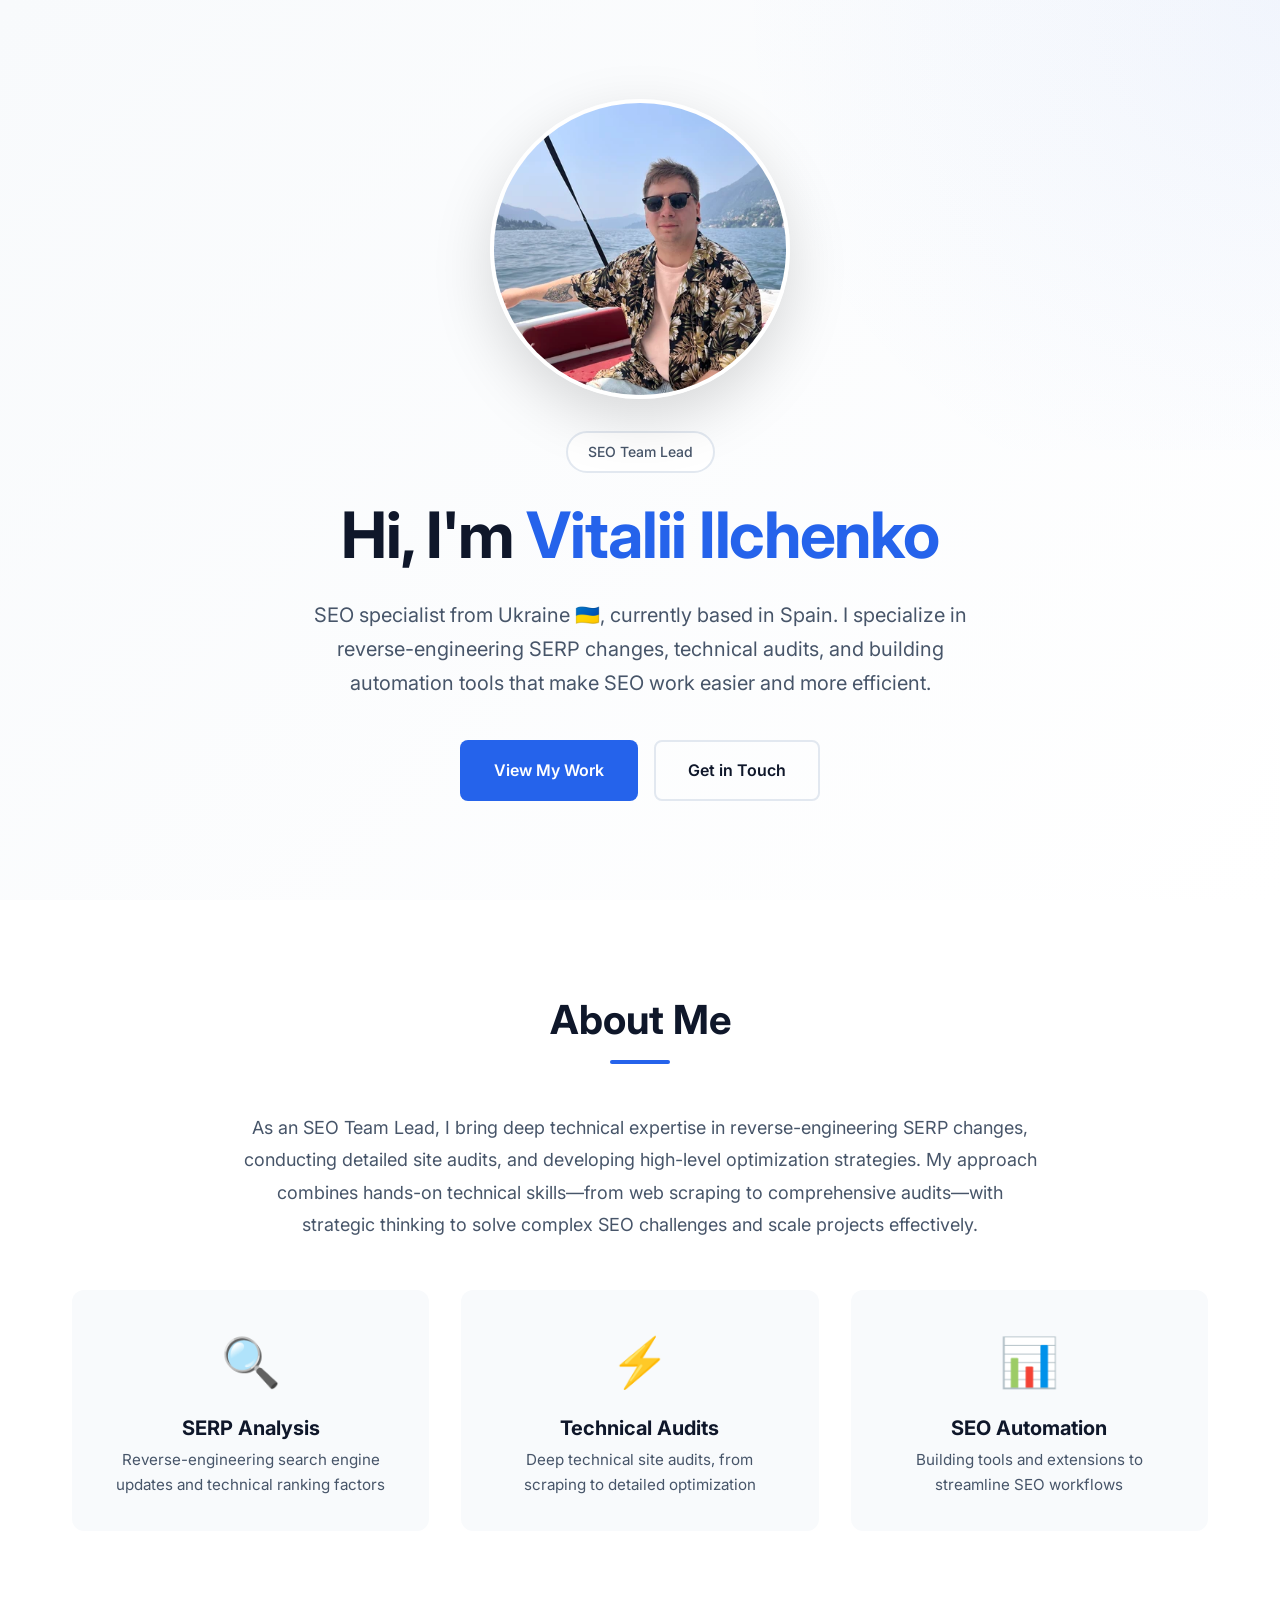
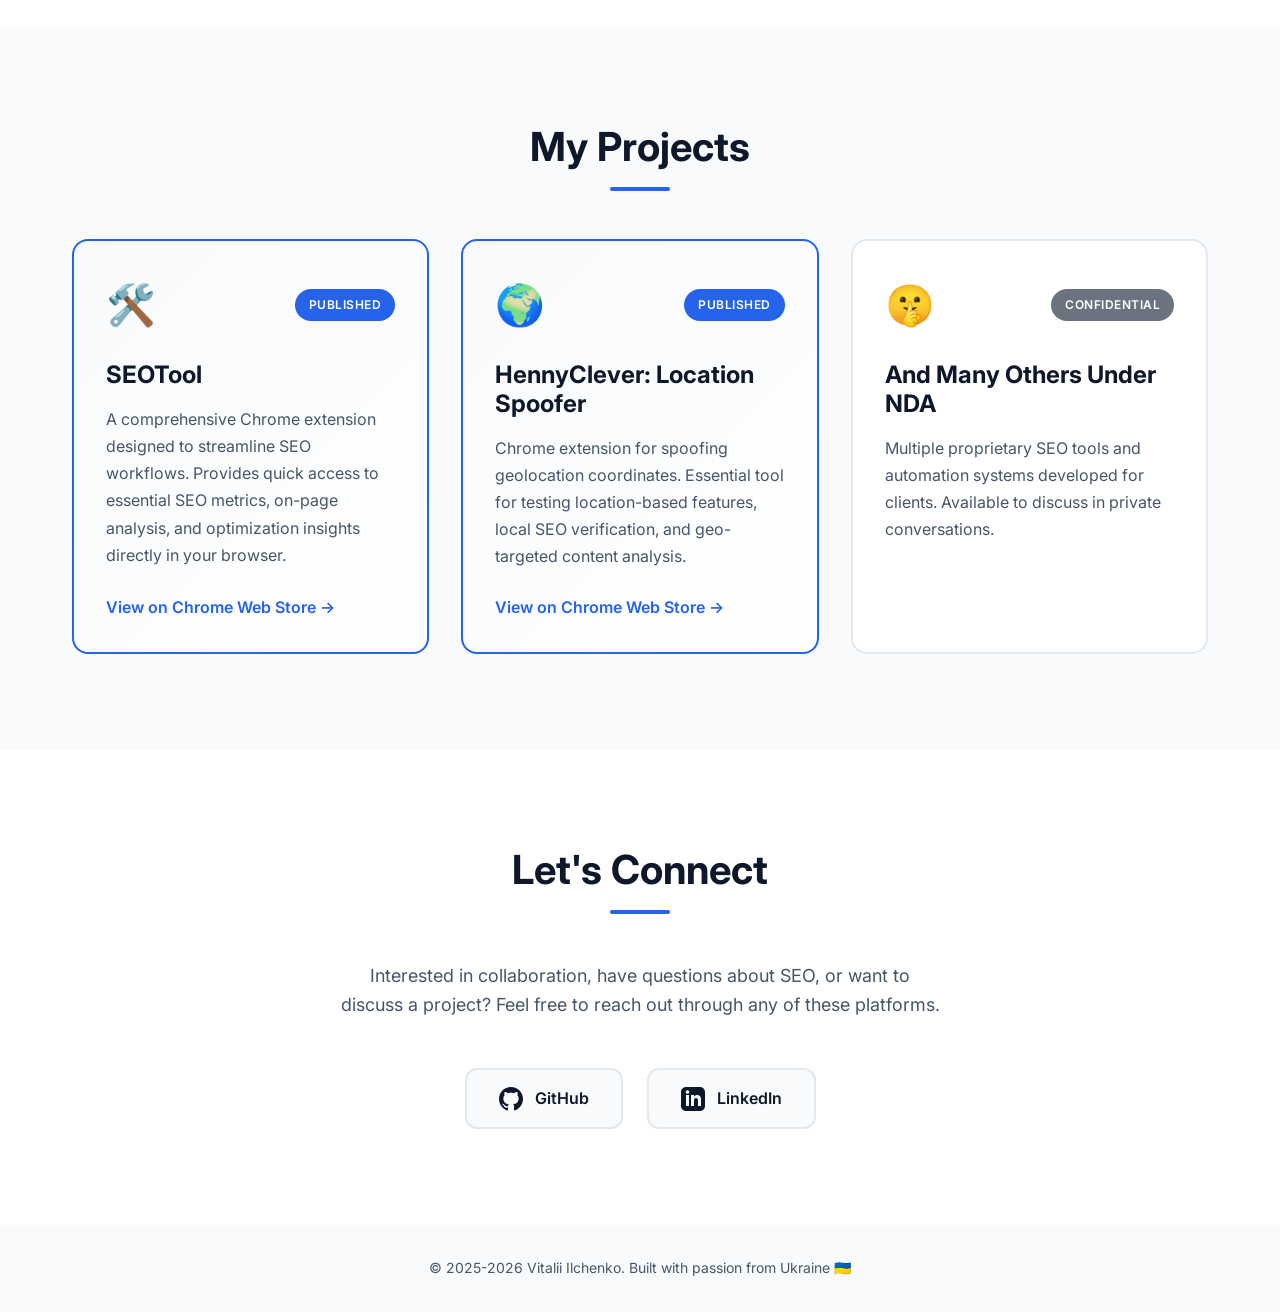
==== index.html @ 666db866 "feat: add self-referencing canonical and update copyright to 2025-2026" ====
<!DOCTYPE html>
<html lang="en">
<head>
    <meta charset="UTF-8">
    <meta name="viewport" content="width=device-width, initial-scale=1.0">
    <meta name="description" content="Vitalii Ilchenko - SEO Team Lead from Ukraine. Specializing in SERP analysis, technical audits, and SEO automation tools.">
    <meta name="author" content="Vitalii Ilchenko">
    <link rel="canonical" href="https://hennywill.com/">

    <!-- Open Graph -->
    <meta property="og:title" content="Vitalii Ilchenko - SEO Team Lead">
    <meta property="og:description" content="SEO specialist from Ukraine specializing in SERP analysis, technical audits, and automation tools.">
    <meta property="og:type" content="website">
    <meta property="og:url" content="https://hennywill.com">
    <meta property="og:image" content="https://hennywill.com/profile.webp">

    <title>Vitalii Ilchenko - SEO Specialist from Ukraine</title>

    <link rel="icon" type="image/svg+xml" href="favicon.svg">
    <link rel="manifest" href="manifest.json">
    <meta name="theme-color" content="#2563eb">
    <link rel="stylesheet" href="styles.css">
    <link rel="preconnect" href="https://fonts.googleapis.com">
    <link rel="preconnect" href="https://fonts.gstatic.com" crossorigin>
    <link href="https://fonts.googleapis.com/css2?family=Inter:wght@300;400;500;600;700&display=swap" rel="stylesheet" media="print" onload="this.media='all'">
    <noscript><link href="https://fonts.googleapis.com/css2?family=Inter:wght@300;400;500;600;700&display=swap" rel="stylesheet"></noscript>

    <!-- Structured Data -->
    <script type="application/ld+json">
    {
      "@context": "https://schema.org",
      "@type": "Person",
      "name": "Vitalii Ilchenko",
      "url": "https://hennywill.com",
      "image": "https://hennywill.com/profile.webp",
      "jobTitle": "SEO Team Lead",
      "worksFor": {
        "@type": "Organization",
        "name": "SEO Specialist"
      },
      "sameAs": [
        "https://github.com/HennyWill",
        "https://www.linkedin.com/in/hennywill/"
      ],
      "knowsAbout": ["SEO", "Technical SEO", "SERP Analysis", "SEO Automation", "Web Scraping"],
      "description": "SEO specialist from Ukraine specializing in SERP analysis, technical audits, and automation tools."
    }
    </script>
</head>
<body>
    <!-- Hero Section -->
    <section class="hero">
        <div class="container">
            <div class="hero-content">
                <div class="profile-photo">
                    <img src="profile.webp"
                         srcset="profile-small.webp 400w, profile.webp 800w"
                         sizes="(max-width: 768px) 200px, 300px"
                         alt="Vitalii Ilchenko - SEO Specialist"
                         width="300"
                         height="300"
                         loading="eager">
                </div>
                <div class="hero-badge">SEO Team Lead</div>
                <h1 class="hero-title">
                    Hi, I'm <span class="highlight">Vitalii Ilchenko</span>
                </h1>
                <p class="hero-description">
                    SEO specialist from Ukraine 🇺🇦, currently based in Spain. I specialize in reverse-engineering SERP changes,
                    technical audits, and building automation tools that make SEO work easier and more efficient.
                </p>
                <div class="hero-cta">
                    <a href="#projects" class="btn btn-primary">View My Work</a>
                    <a href="#contact" class="btn btn-secondary">Get in Touch</a>
                </div>
            </div>
        </div>
    </section>

    <!-- About Section -->
    <section class="about" id="about">
        <div class="container">
            <h2 class="section-title">About Me</h2>
            <div class="about-content">
                <p class="about-text">
                    As an SEO Team Lead, I bring deep technical expertise in reverse-engineering SERP changes,
                    conducting detailed site audits, and developing high-level optimization strategies.
                    My approach combines hands-on technical skills—from web scraping to comprehensive audits—with
                    strategic thinking to solve complex SEO challenges and scale projects effectively.
                </p>
                <div class="skills">
                    <div class="skill-item">
                        <div class="skill-icon">🔍</div>
                        <h3>SERP Analysis</h3>
                        <p>Reverse-engineering search engine updates and technical ranking factors</p>
                    </div>
                    <div class="skill-item">
                        <div class="skill-icon">⚡</div>
                        <h3>Technical Audits</h3>
                        <p>Deep technical site audits, from scraping to detailed optimization</p>
                    </div>
                    <div class="skill-item">
                        <div class="skill-icon">📊</div>
                        <h3>SEO Automation</h3>
                        <p>Building tools and extensions to streamline SEO workflows</p>
                    </div>
                </div>
            </div>
        </div>
    </section>

    <!-- Projects Section -->
    <section class="projects" id="projects">
        <div class="container">
            <h2 class="section-title">My Projects</h2>
            <div class="projects-grid">
                <!-- SEOTool Extension -->
                <div class="project-card featured">
                    <div class="project-header">
                        <div class="project-icon">🛠️</div>
                        <span class="project-status">Published</span>
                    </div>
                    <h3 class="project-title">SEOTool</h3>
                    <p class="project-description">
                        A comprehensive Chrome extension designed to streamline SEO workflows.
                        Provides quick access to essential SEO metrics, on-page analysis, and optimization insights
                        directly in your browser.
                    </p>
                    <div class="project-links">
                        <a href="https://chromewebstore.google.com/detail/seotool/lfomelekblohdlgabcmdojnilnlnaibj?authuser=0&hl=en"
                           target="_blank"
                           rel="noopener noreferrer"
                           class="project-link">
                            View on Chrome Web Store →
                        </a>
                    </div>
                </div>

                <!-- HennyClever Extension -->
                <div class="project-card featured">
                    <div class="project-header">
                        <div class="project-icon">🌍</div>
                        <span class="project-status">Published</span>
                    </div>
                    <h3 class="project-title">HennyClever: Location Spoofer</h3>
                    <p class="project-description">
                        Chrome extension for spoofing geolocation coordinates. Essential tool for testing
                        location-based features, local SEO verification, and geo-targeted content analysis.
                    </p>
                    <div class="project-links">
                        <a href="https://chromewebstore.google.com/detail/hennyclever-location-spoo/acbkhlmpdpeagpobocpiiohpgiggiocl?authuser=0&hl=en"
                           target="_blank"
                           rel="noopener noreferrer"
                           class="project-link">
                            View on Chrome Web Store →
                        </a>
                    </div>
                </div>

                <!-- NDA Projects -->
                <div class="project-card">
                    <div class="project-header">
                        <div class="project-icon">🤫</div>
                        <span class="project-status confidential">Confidential</span>
                    </div>
                    <h3 class="project-title">And Many Others Under NDA</h3>
                    <p class="project-description">
                        Multiple proprietary SEO tools and automation systems developed for clients.
                        Available to discuss in private conversations.
                    </p>
                </div>

                <!-- GitHub Projects -->
                <div id="github-projects">
                    <!-- Dynamically loaded from GitHub API -->
                </div>
            </div>
        </div>
    </section>

    <!-- Contact Section -->
    <section class="contact" id="contact">
        <div class="container">
            <h2 class="section-title">Let's Connect</h2>
            <p class="contact-description">
                Interested in collaboration, have questions about SEO, or want to discuss a project?
                Feel free to reach out through any of these platforms.
            </p>
            <div class="social-links">
                <a href="https://github.com/HennyWill"
                   target="_blank"
                   rel="noopener noreferrer"
                   class="social-link github"
                   aria-label="Visit my GitHub profile">
                    <svg viewBox="0 0 24 24" fill="currentColor" aria-hidden="true">
                        <path d="M12 0c-6.626 0-12 5.373-12 12 0 5.302 3.438 9.8 8.207 11.387.599.111.793-.261.793-.577v-2.234c-3.338.726-4.033-1.416-4.033-1.416-.546-1.387-1.333-1.756-1.333-1.756-1.089-.745.083-.729.083-.729 1.205.084 1.839 1.237 1.839 1.237 1.07 1.834 2.807 1.304 3.492.997.107-.775.418-1.305.762-1.604-2.665-.305-5.467-1.334-5.467-5.931 0-1.311.469-2.381 1.236-3.221-.124-.303-.535-1.524.117-3.176 0 0 1.008-.322 3.301 1.23.957-.266 1.983-.399 3.003-.404 1.02.005 2.047.138 3.006.404 2.291-1.552 3.297-1.23 3.297-1.23.653 1.653.242 2.874.118 3.176.77.84 1.235 1.911 1.235 3.221 0 4.609-2.807 5.624-5.479 5.921.43.372.823 1.102.823 2.222v3.293c0 .319.192.694.801.576 4.765-1.589 8.199-6.086 8.199-11.386 0-6.627-5.373-12-12-12z"/>
                    </svg>
                    <span>GitHub</span>
                </a>
                <a href="https://www.linkedin.com/in/hennywill/"
                   target="_blank"
                   rel="noopener noreferrer"
                   class="social-link linkedin"
                   aria-label="Connect with me on LinkedIn">
                    <svg viewBox="0 0 24 24" fill="currentColor" aria-hidden="true">
                        <path d="M19 0h-14c-2.761 0-5 2.239-5 5v14c0 2.761 2.239 5 5 5h14c2.762 0 5-2.239 5-5v-14c0-2.761-2.238-5-5-5zm-11 19h-3v-11h3v11zm-1.5-12.268c-.966 0-1.75-.79-1.75-1.764s.784-1.764 1.75-1.764 1.75.79 1.75 1.764-.783 1.764-1.75 1.764zm13.5 12.268h-3v-5.604c0-3.368-4-3.113-4 0v5.604h-3v-11h3v1.765c1.396-2.586 7-2.777 7 2.476v6.759z"/>
                    </svg>
                    <span>LinkedIn</span>
                </a>
            </div>
        </div>
    </section>

    <!-- Footer -->
    <footer class="footer">
        <div class="container">
            <p>&copy; 2025-2026 Vitalii Ilchenko. Built with passion from Ukraine 🇺🇦</p>
        </div>
    </footer>

    <script src="script.js"></script>
</body>
</html>
---- styles.css ----
/* ===============================================
   Reset & Base Styles
   =============================================== */

* {
    margin: 0;
    padding: 0;
    box-sizing: border-box;
}

:root {
    /* Colors */
    --primary: #2563eb;
    --primary-dark: #1d4ed8;
    --secondary: #64748b;
    --text-primary: #0f172a;
    --text-secondary: #475569;
    --background: #ffffff;
    --background-secondary: #f8fafc;
    --border: #e2e8f0;
    --accent: #3b82f6;

    /* Spacing */
    --container-width: 1200px;
    --section-padding: 6rem 2rem;

    /* Transitions */
    --transition: all 0.3s cubic-bezier(0.4, 0, 0.2, 1);
}

html {
    scroll-behavior: smooth;
}

body {
    font-family: 'Inter', -apple-system, BlinkMacSystemFont, 'Segoe UI', Roboto, sans-serif;
    color: var(--text-primary);
    background: var(--background);
    line-height: 1.6;
    -webkit-font-smoothing: antialiased;
    -moz-osx-font-smoothing: grayscale;
}

.container {
    max-width: var(--container-width);
    margin: 0 auto;
    padding: 0 2rem;
}

/* ===============================================
   Typography
   =============================================== */

h1, h2, h3 {
    font-weight: 700;
    line-height: 1.2;
    color: var(--text-primary);
}

.section-title {
    font-size: 2.5rem;
    text-align: center;
    margin-bottom: 3rem;
    position: relative;
}

.section-title::after {
    content: '';
    display: block;
    width: 60px;
    height: 4px;
    background: var(--primary);
    margin: 1rem auto 0;
    border-radius: 2px;
}

/* ===============================================
   Hero Section
   =============================================== */

.hero {
    min-height: 100vh;
    display: flex;
    align-items: center;
    justify-content: center;
    background: linear-gradient(135deg, #f8fafc 0%, #ffffff 100%);
    position: relative;
    overflow: hidden;
}

.hero::before {
    content: '';
    position: absolute;
    top: -50%;
    right: -50%;
    width: 100%;
    height: 100%;
    background: radial-gradient(circle, rgba(37, 99, 235, 0.05) 0%, transparent 70%);
    animation: float 20s ease-in-out infinite;
}

@keyframes float {
    0%, 100% { transform: translate(0, 0); }
    50% { transform: translate(-20px, 20px); }
}

.hero-content {
    text-align: center;
    position: relative;
    z-index: 1;
    animation: fadeInUp 1s ease-out;
}

.profile-photo {
    margin: 0 auto 2rem;
    width: 300px;
    height: 300px;
    position: relative;
}

.profile-photo img {
    width: 100%;
    height: 100%;
    border-radius: 50%;
    object-fit: cover;
    border: 4px solid var(--background);
    box-shadow: 0 20px 60px rgba(0, 0, 0, 0.15);
    transition: var(--transition);
}

.profile-photo::before {
    content: '';
    position: absolute;
    inset: -8px;
    border-radius: 50%;
    background: linear-gradient(135deg, var(--primary) 0%, var(--accent) 100%);
    z-index: -1;
    opacity: 0;
    transition: var(--transition);
}

.profile-photo:hover::before {
    opacity: 1;
}

.profile-photo:hover img {
    transform: scale(1.02);
    box-shadow: 0 25px 70px rgba(37, 99, 235, 0.2);
}

@keyframes fadeInUp {
    from {
        opacity: 0;
        transform: translateY(30px);
    }
    to {
        opacity: 1;
        transform: translateY(0);
    }
}

.hero-badge {
    display: inline-block;
    padding: 0.5rem 1.25rem;
    background: var(--background);
    border: 2px solid var(--border);
    border-radius: 50px;
    font-size: 0.875rem;
    font-weight: 500;
    color: var(--text-secondary);
    margin-bottom: 1.5rem;
    transition: var(--transition);
}

.hero-badge:hover {
    border-color: var(--primary);
    color: var(--primary);
}

.hero-title {
    font-size: clamp(2.5rem, 5vw, 4rem);
    margin-bottom: 1.5rem;
    letter-spacing: -0.02em;
}

.highlight {
    color: var(--primary);
    position: relative;
}

.hero-description {
    font-size: 1.25rem;
    color: var(--text-secondary);
    max-width: 700px;
    margin: 0 auto 2.5rem;
    line-height: 1.7;
}

/* ===============================================
   Buttons
   =============================================== */

.hero-cta {
    display: flex;
    gap: 1rem;
    justify-content: center;
    flex-wrap: wrap;
}

.btn {
    padding: 1rem 2rem;
    font-size: 1rem;
    font-weight: 600;
    text-decoration: none;
    border-radius: 8px;
    transition: var(--transition);
    display: inline-block;
    cursor: pointer;
    border: 2px solid transparent;
}

.btn-primary {
    background: var(--primary);
    color: white;
}

.btn-primary:hover {
    background: var(--primary-dark);
    transform: translateY(-2px);
    box-shadow: 0 10px 25px rgba(37, 99, 235, 0.2);
}

.btn-secondary {
    background: transparent;
    color: var(--text-primary);
    border-color: var(--border);
}

.btn-secondary:hover {
    border-color: var(--primary);
    color: var(--primary);
    transform: translateY(-2px);
}

/* ===============================================
   About Section
   =============================================== */

.about {
    padding: var(--section-padding);
    background: var(--background);
}

.about-text {
    font-size: 1.125rem;
    color: var(--text-secondary);
    text-align: center;
    max-width: 800px;
    margin: 0 auto 3rem;
    line-height: 1.8;
}

.skills {
    display: grid;
    grid-template-columns: repeat(auto-fit, minmax(280px, 1fr));
    gap: 2rem;
    margin-top: 3rem;
}

.skill-item {
    padding: 2rem;
    background: var(--background-secondary);
    border-radius: 12px;
    text-align: center;
    transition: var(--transition);
    border: 2px solid transparent;
}

.skill-item:hover {
    transform: translateY(-5px);
    border-color: var(--primary);
    box-shadow: 0 10px 30px rgba(0, 0, 0, 0.08);
}

.skill-icon {
    font-size: 3rem;
    margin-bottom: 1rem;
}

.skill-item h3 {
    font-size: 1.25rem;
    margin-bottom: 0.5rem;
    color: var(--text-primary);
}

.skill-item p {
    color: var(--text-secondary);
    font-size: 0.95rem;
}

/* ===============================================
   Projects Section
   =============================================== */

.projects {
    padding: var(--section-padding);
    background: var(--background-secondary);
}

.projects-grid {
    display: grid;
    grid-template-columns: repeat(auto-fit, minmax(300px, 1fr));
    gap: 2rem;
}

.project-card {
    background: var(--background);
    border-radius: 16px;
    padding: 2rem;
    border: 2px solid var(--border);
    transition: var(--transition);
    display: flex;
    flex-direction: column;
}

.project-card:hover {
    transform: translateY(-5px);
    box-shadow: 0 20px 40px rgba(0, 0, 0, 0.1);
    border-color: var(--primary);
}

.project-card.featured {
    grid-column: span 1;
    background: linear-gradient(135deg, #f8fafc 0%, #ffffff 100%);
    border-color: var(--primary);
}

.project-header {
    display: flex;
    justify-content: space-between;
    align-items: center;
    margin-bottom: 1.5rem;
}

.project-icon {
    font-size: 2.5rem;
}

.project-status {
    padding: 0.375rem 0.875rem;
    background: var(--primary);
    color: white;
    border-radius: 20px;
    font-size: 0.75rem;
    font-weight: 600;
    text-transform: uppercase;
    letter-spacing: 0.5px;
}

.project-status.upcoming {
    background: var(--secondary);
}

.project-status.confidential {
    background: #6b7280;
}

.project-title {
    font-size: 1.5rem;
    margin-bottom: 1rem;
    color: var(--text-primary);
}

.project-description {
    color: var(--text-secondary);
    margin-bottom: 1.5rem;
    flex-grow: 1;
    line-height: 1.7;
}

.project-links {
    margin-top: auto;
}

.project-link {
    color: var(--primary);
    text-decoration: none;
    font-weight: 600;
    display: inline-flex;
    align-items: center;
    gap: 0.5rem;
    transition: var(--transition);
}

.project-link:hover {
    gap: 0.75rem;
    color: var(--primary-dark);
}

/* GitHub Projects */
#github-projects {
    display: contents;
}

.github-project {
    background: var(--background);
    border-radius: 16px;
    padding: 2rem;
    border: 2px solid var(--border);
    transition: var(--transition);
}

.github-project:hover {
    transform: translateY(-5px);
    box-shadow: 0 20px 40px rgba(0, 0, 0, 0.1);
    border-color: var(--primary);
}

.github-project h3 {
    font-size: 1.25rem;
    margin-bottom: 0.75rem;
    color: var(--text-primary);
}

.github-project p {
    color: var(--text-secondary);
    margin-bottom: 1rem;
    line-height: 1.6;
}

.github-stats {
    display: flex;
    gap: 1rem;
    font-size: 0.875rem;
    color: var(--text-secondary);
    margin-bottom: 1rem;
}

.github-stat {
    display: flex;
    align-items: center;
    gap: 0.25rem;
}

.github-link {
    color: var(--primary);
    text-decoration: none;
    font-weight: 600;
    font-size: 0.875rem;
    display: inline-flex;
    align-items: center;
    gap: 0.5rem;
    transition: var(--transition);
}

.github-link:hover {
    color: var(--primary-dark);
}

/* ===============================================
   Contact Section
   =============================================== */

.contact {
    padding: var(--section-padding);
    background: var(--background);
}

.contact-description {
    text-align: center;
    font-size: 1.125rem;
    color: var(--text-secondary);
    max-width: 600px;
    margin: 0 auto 3rem;
}

.social-links {
    display: flex;
    justify-content: center;
    gap: 1.5rem;
    flex-wrap: wrap;
}

.social-link {
    display: flex;
    align-items: center;
    gap: 0.75rem;
    padding: 1rem 2rem;
    background: var(--background-secondary);
    border: 2px solid var(--border);
    border-radius: 12px;
    text-decoration: none;
    color: var(--text-primary);
    font-weight: 600;
    transition: var(--transition);
}

.social-link svg {
    width: 24px;
    height: 24px;
}

.social-link:hover {
    transform: translateY(-3px);
    box-shadow: 0 10px 25px rgba(0, 0, 0, 0.1);
}

.social-link.github:hover {
    border-color: #333;
    background: #333;
    color: white;
}

.social-link.linkedin:hover {
    border-color: #0077b5;
    background: #0077b5;
    color: white;
}

/* ===============================================
   Footer
   =============================================== */

.footer {
    padding: 2rem;
    background: var(--background-secondary);
    text-align: center;
    color: var(--text-secondary);
    font-size: 0.875rem;
}

/* ===============================================
   Responsive Design
   =============================================== */

@media (max-width: 768px) {
    :root {
        --section-padding: 4rem 1.5rem;
    }

    .hero {
        min-height: 90vh;
    }

    .profile-photo {
        width: 200px;
        height: 200px;
        margin-bottom: 1.5rem;
    }

    .hero-title {
        font-size: 2.5rem;
    }

    .hero-description {
        font-size: 1.125rem;
    }

    .section-title {
        font-size: 2rem;
    }

    .skills {
        grid-template-columns: 1fr;
    }

    .projects-grid {
        grid-template-columns: 1fr;
    }

    .project-card.featured {
        grid-column: span 1;
    }

    .social-links {
        flex-direction: column;
        align-items: stretch;
    }

    .social-link {
        justify-content: center;
    }

    .hero-cta {
        flex-direction: column;
        align-items: stretch;
    }

    .btn {
        text-align: center;
    }
}

@media (max-width: 480px) {
    .container {
        padding: 0 1rem;
    }

    .profile-photo {
        width: 160px;
        height: 160px;
    }

    .hero-title {
        font-size: 2rem;
    }

    .hero-description {
        font-size: 1rem;
    }

    .section-title {
        font-size: 1.75rem;
    }

    .project-card,
    .skill-item {
        padding: 1.5rem;
    }
}

/* ===============================================
   Loading State
   =============================================== */

.loading {
    display: flex;
    justify-content: center;
    align-items: center;
    padding: 3rem;
}

.spinner {
    width: 40px;
    height: 40px;
    border: 4px solid var(--border);
    border-top-color: var(--primary);
    border-radius: 50%;
    animation: spin 1s linear infinite;
}

@keyframes spin {
    to { transform: rotate(360deg); }
}
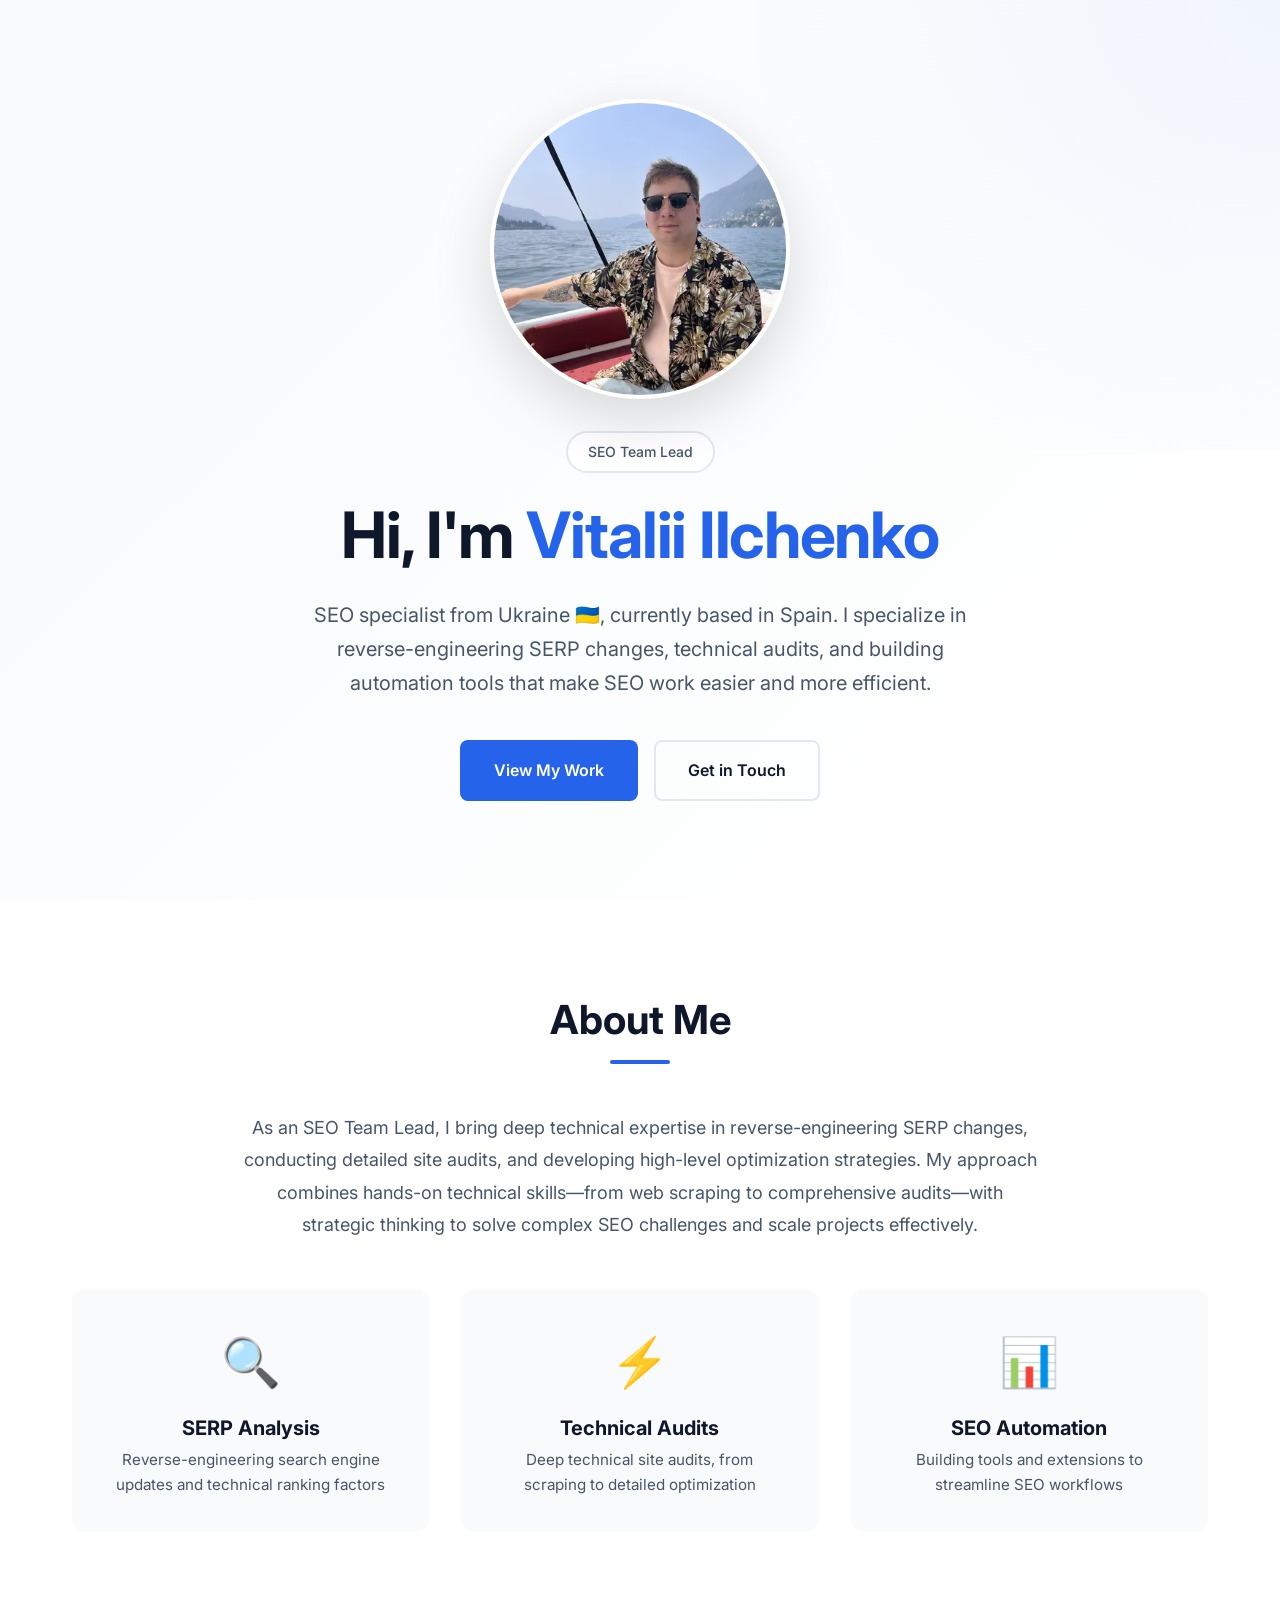
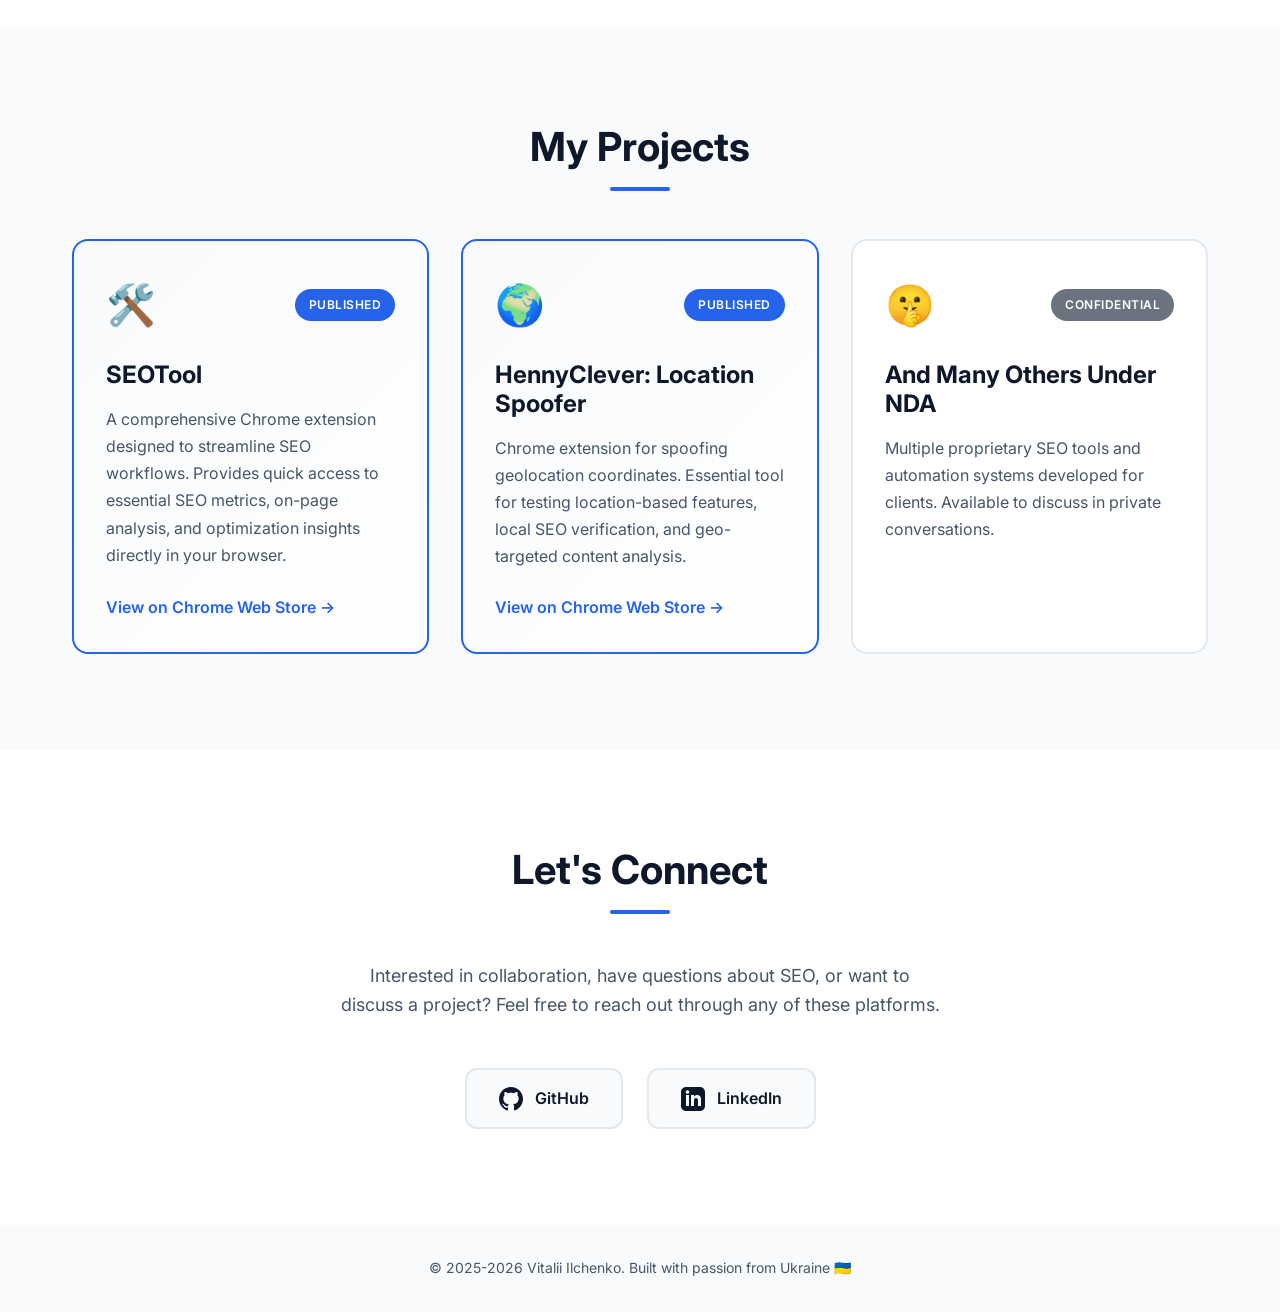
==== commit 15829ced: "perf: inline styles, optimize image compression, preconnect github api and defer js fetch" ====
--- a/index.html
+++ b/index.html
@@ -19,9 +19,655 @@
     <link rel="icon" type="image/svg+xml" href="favicon.svg">
     <link rel="manifest" href="manifest.json">
     <meta name="theme-color" content="#2563eb">
-    <link rel="stylesheet" href="styles.css">
+    <style>
+/* ===============================================
+   Reset & Base Styles
+   =============================================== */
+
+* {
+    margin: 0;
+    padding: 0;
+    box-sizing: border-box;
+}
+
+:root {
+    /* Colors */
+    --primary: #2563eb;
+    --primary-dark: #1d4ed8;
+    --secondary: #64748b;
+    --text-primary: #0f172a;
+    --text-secondary: #475569;
+    --background: #ffffff;
+    --background-secondary: #f8fafc;
+    --border: #e2e8f0;
+    --accent: #3b82f6;
+
+    /* Spacing */
+    --container-width: 1200px;
+    --section-padding: 6rem 2rem;
+
+    /* Transitions */
+    --transition: all 0.3s cubic-bezier(0.4, 0, 0.2, 1);
+}
+
+html {
+    scroll-behavior: smooth;
+}
+
+body {
+    font-family: 'Inter', -apple-system, BlinkMacSystemFont, 'Segoe UI', Roboto, sans-serif;
+    color: var(--text-primary);
+    background: var(--background);
+    line-height: 1.6;
+    -webkit-font-smoothing: antialiased;
+    -moz-osx-font-smoothing: grayscale;
+}
+
+.container {
+    max-width: var(--container-width);
+    margin: 0 auto;
+    padding: 0 2rem;
+}
+
+/* ===============================================
+   Typography
+   =============================================== */
+
+h1, h2, h3 {
+    font-weight: 700;
+    line-height: 1.2;
+    color: var(--text-primary);
+}
+
+.section-title {
+    font-size: 2.5rem;
+    text-align: center;
+    margin-bottom: 3rem;
+    position: relative;
+}
+
+.section-title::after {
+    content: '';
+    display: block;
+    width: 60px;
+    height: 4px;
+    background: var(--primary);
+    margin: 1rem auto 0;
+    border-radius: 2px;
+}
+
+/* ===============================================
+   Hero Section
+   =============================================== */
+
+.hero {
+    min-height: 100vh;
+    display: flex;
+    align-items: center;
+    justify-content: center;
+    background: linear-gradient(135deg, #f8fafc 0%, #ffffff 100%);
+    position: relative;
+    overflow: hidden;
+}
+
+.hero::before {
+    content: '';
+    position: absolute;
+    top: -50%;
+    right: -50%;
+    width: 100%;
+    height: 100%;
+    background: radial-gradient(circle, rgba(37, 99, 235, 0.05) 0%, transparent 70%);
+    animation: float 20s ease-in-out infinite;
+}
+
+@keyframes float {
+    0%, 100% { transform: translate(0, 0); }
+    50% { transform: translate(-20px, 20px); }
+}
+
+.hero-content {
+    text-align: center;
+    position: relative;
+    z-index: 1;
+    animation: fadeInUp 1s ease-out;
+}
+
+.profile-photo {
+    margin: 0 auto 2rem;
+    width: 300px;
+    height: 300px;
+    position: relative;
+}
+
+.profile-photo img {
+    width: 100%;
+    height: 100%;
+    border-radius: 50%;
+    object-fit: cover;
+    border: 4px solid var(--background);
+    box-shadow: 0 20px 60px rgba(0, 0, 0, 0.15);
+    transition: var(--transition);
+}
+
+.profile-photo::before {
+    content: '';
+    position: absolute;
+    inset: -8px;
+    border-radius: 50%;
+    background: linear-gradient(135deg, var(--primary) 0%, var(--accent) 100%);
+    z-index: -1;
+    opacity: 0;
+    transition: var(--transition);
+}
+
+.profile-photo:hover::before {
+    opacity: 1;
+}
+
+.profile-photo:hover img {
+    transform: scale(1.02);
+    box-shadow: 0 25px 70px rgba(37, 99, 235, 0.2);
+}
+
+@keyframes fadeInUp {
+    from {
+        opacity: 0;
+        transform: translateY(30px);
+    }
+    to {
+        opacity: 1;
+        transform: translateY(0);
+    }
+}
+
+.hero-badge {
+    display: inline-block;
+    padding: 0.5rem 1.25rem;
+    background: var(--background);
+    border: 2px solid var(--border);
+    border-radius: 50px;
+    font-size: 0.875rem;
+    font-weight: 500;
+    color: var(--text-secondary);
+    margin-bottom: 1.5rem;
+    transition: var(--transition);
+}
+
+.hero-badge:hover {
+    border-color: var(--primary);
+    color: var(--primary);
+}
+
+.hero-title {
+    font-size: clamp(2.5rem, 5vw, 4rem);
+    margin-bottom: 1.5rem;
+    letter-spacing: -0.02em;
+}
+
+.highlight {
+    color: var(--primary);
+    position: relative;
+}
+
+.hero-description {
+    font-size: 1.25rem;
+    color: var(--text-secondary);
+    max-width: 700px;
+    margin: 0 auto 2.5rem;
+    line-height: 1.7;
+}
+
+/* ===============================================
+   Buttons
+   =============================================== */
+
+.hero-cta {
+    display: flex;
+    gap: 1rem;
+    justify-content: center;
+    flex-wrap: wrap;
+}
+
+.btn {
+    padding: 1rem 2rem;
+    font-size: 1rem;
+    font-weight: 600;
+    text-decoration: none;
+    border-radius: 8px;
+    transition: var(--transition);
+    display: inline-block;
+    cursor: pointer;
+    border: 2px solid transparent;
+}
+
+.btn-primary {
+    background: var(--primary);
+    color: white;
+}
+
+.btn-primary:hover {
+    background: var(--primary-dark);
+    transform: translateY(-2px);
+    box-shadow: 0 10px 25px rgba(37, 99, 235, 0.2);
+}
+
+.btn-secondary {
+    background: transparent;
+    color: var(--text-primary);
+    border-color: var(--border);
+}
+
+.btn-secondary:hover {
+    border-color: var(--primary);
+    color: var(--primary);
+    transform: translateY(-2px);
+}
+
+/* ===============================================
+   About Section
+   =============================================== */
+
+.about {
+    padding: var(--section-padding);
+    background: var(--background);
+}
+
+.about-text {
+    font-size: 1.125rem;
+    color: var(--text-secondary);
+    text-align: center;
+    max-width: 800px;
+    margin: 0 auto 3rem;
+    line-height: 1.8;
+}
+
+.skills {
+    display: grid;
+    grid-template-columns: repeat(auto-fit, minmax(280px, 1fr));
+    gap: 2rem;
+    margin-top: 3rem;
+}
+
+.skill-item {
+    padding: 2rem;
+    background: var(--background-secondary);
+    border-radius: 12px;
+    text-align: center;
+    transition: var(--transition);
+    border: 2px solid transparent;
+}
+
+.skill-item:hover {
+    transform: translateY(-5px);
+    border-color: var(--primary);
+    box-shadow: 0 10px 30px rgba(0, 0, 0, 0.08);
+}
+
+.skill-icon {
+    font-size: 3rem;
+    margin-bottom: 1rem;
+}
+
+.skill-item h3 {
+    font-size: 1.25rem;
+    margin-bottom: 0.5rem;
+    color: var(--text-primary);
+}
+
+.skill-item p {
+    color: var(--text-secondary);
+    font-size: 0.95rem;
+}
+
+/* ===============================================
+   Projects Section
+   =============================================== */
+
+.projects {
+    padding: var(--section-padding);
+    background: var(--background-secondary);
+}
+
+.projects-grid {
+    display: grid;
+    grid-template-columns: repeat(auto-fit, minmax(300px, 1fr));
+    gap: 2rem;
+}
+
+.project-card {
+    background: var(--background);
+    border-radius: 16px;
+    padding: 2rem;
+    border: 2px solid var(--border);
+    transition: var(--transition);
+    display: flex;
+    flex-direction: column;
+}
+
+.project-card:hover {
+    transform: translateY(-5px);
+    box-shadow: 0 20px 40px rgba(0, 0, 0, 0.1);
+    border-color: var(--primary);
+}
+
+.project-card.featured {
+    grid-column: span 1;
+    background: linear-gradient(135deg, #f8fafc 0%, #ffffff 100%);
+    border-color: var(--primary);
+}
+
+.project-header {
+    display: flex;
+    justify-content: space-between;
+    align-items: center;
+    margin-bottom: 1.5rem;
+}
+
+.project-icon {
+    font-size: 2.5rem;
+}
+
+.project-status {
+    padding: 0.375rem 0.875rem;
+    background: var(--primary);
+    color: white;
+    border-radius: 20px;
+    font-size: 0.75rem;
+    font-weight: 600;
+    text-transform: uppercase;
+    letter-spacing: 0.5px;
+}
+
+.project-status.upcoming {
+    background: var(--secondary);
+}
+
+.project-status.confidential {
+    background: #6b7280;
+}
+
+.project-title {
+    font-size: 1.5rem;
+    margin-bottom: 1rem;
+    color: var(--text-primary);
+}
+
+.project-description {
+    color: var(--text-secondary);
+    margin-bottom: 1.5rem;
+    flex-grow: 1;
+    line-height: 1.7;
+}
+
+.project-links {
+    margin-top: auto;
+}
+
+.project-link {
+    color: var(--primary);
+    text-decoration: none;
+    font-weight: 600;
+    display: inline-flex;
+    align-items: center;
+    gap: 0.5rem;
+    transition: var(--transition);
+}
+
+.project-link:hover {
+    gap: 0.75rem;
+    color: var(--primary-dark);
+}
+
+/* GitHub Projects */
+#github-projects {
+    display: contents;
+}
+
+.github-project {
+    background: var(--background);
+    border-radius: 16px;
+    padding: 2rem;
+    border: 2px solid var(--border);
+    transition: var(--transition);
+}
+
+.github-project:hover {
+    transform: translateY(-5px);
+    box-shadow: 0 20px 40px rgba(0, 0, 0, 0.1);
+    border-color: var(--primary);
+}
+
+.github-project h3 {
+    font-size: 1.25rem;
+    margin-bottom: 0.75rem;
+    color: var(--text-primary);
+}
+
+.github-project p {
+    color: var(--text-secondary);
+    margin-bottom: 1rem;
+    line-height: 1.6;
+}
+
+.github-stats {
+    display: flex;
+    gap: 1rem;
+    font-size: 0.875rem;
+    color: var(--text-secondary);
+    margin-bottom: 1rem;
+}
+
+.github-stat {
+    display: flex;
+    align-items: center;
+    gap: 0.25rem;
+}
+
+.github-link {
+    color: var(--primary);
+    text-decoration: none;
+    font-weight: 600;
+    font-size: 0.875rem;
+    display: inline-flex;
+    align-items: center;
+    gap: 0.5rem;
+    transition: var(--transition);
+}
+
+.github-link:hover {
+    color: var(--primary-dark);
+}
+
+/* ===============================================
+   Contact Section
+   =============================================== */
+
+.contact {
+    padding: var(--section-padding);
+    background: var(--background);
+}
+
+.contact-description {
+    text-align: center;
+    font-size: 1.125rem;
+    color: var(--text-secondary);
+    max-width: 600px;
+    margin: 0 auto 3rem;
+}
+
+.social-links {
+    display: flex;
+    justify-content: center;
+    gap: 1.5rem;
+    flex-wrap: wrap;
+}
+
+.social-link {
+    display: flex;
+    align-items: center;
+    gap: 0.75rem;
+    padding: 1rem 2rem;
+    background: var(--background-secondary);
+    border: 2px solid var(--border);
+    border-radius: 12px;
+    text-decoration: none;
+    color: var(--text-primary);
+    font-weight: 600;
+    transition: var(--transition);
+}
+
+.social-link svg {
+    width: 24px;
+    height: 24px;
+}
+
+.social-link:hover {
+    transform: translateY(-3px);
+    box-shadow: 0 10px 25px rgba(0, 0, 0, 0.1);
+}
+
+.social-link.github:hover {
+    border-color: #333;
+    background: #333;
+    color: white;
+}
+
+.social-link.linkedin:hover {
+    border-color: #0077b5;
+    background: #0077b5;
+    color: white;
+}
+
+/* ===============================================
+   Footer
+   =============================================== */
+
+.footer {
+    padding: 2rem;
+    background: var(--background-secondary);
+    text-align: center;
+    color: var(--text-secondary);
+    font-size: 0.875rem;
+}
+
+/* ===============================================
+   Responsive Design
+   =============================================== */
+
+@media (max-width: 768px) {
+    :root {
+        --section-padding: 4rem 1.5rem;
+    }
+
+    .hero {
+        min-height: 90vh;
+    }
+
+    .profile-photo {
+        width: 200px;
+        height: 200px;
+        margin-bottom: 1.5rem;
+    }
+
+    .hero-title {
+        font-size: 2.5rem;
+    }
+
+    .hero-description {
+        font-size: 1.125rem;
+    }
+
+    .section-title {
+        font-size: 2rem;
+    }
+
+    .skills {
+        grid-template-columns: 1fr;
+    }
+
+    .projects-grid {
+        grid-template-columns: 1fr;
+    }
+
+    .project-card.featured {
+        grid-column: span 1;
+    }
+
+    .social-links {
+        flex-direction: column;
+        align-items: stretch;
+    }
+
+    .social-link {
+        justify-content: center;
+    }
+
+    .hero-cta {
+        flex-direction: column;
+        align-items: stretch;
+    }
+
+    .btn {
+        text-align: center;
+    }
+}
+
+@media (max-width: 480px) {
+    .container {
+        padding: 0 1rem;
+    }
+
+    .profile-photo {
+        width: 160px;
+        height: 160px;
+    }
+
+    .hero-title {
+        font-size: 2rem;
+    }
+
+    .hero-description {
+        font-size: 1rem;
+    }
+
+    .section-title {
+        font-size: 1.75rem;
+    }
+
+    .project-card,
+    .skill-item {
+        padding: 1.5rem;
+    }
+}
+
+/* ===============================================
+   Loading State
+   =============================================== */
+
+.loading {
+    display: flex;
+    justify-content: center;
+    align-items: center;
+    padding: 3rem;
+}
+
+.spinner {
+    width: 40px;
+    height: 40px;
+    border: 4px solid var(--border);
+    border-top-color: var(--primary);
+    border-radius: 50%;
+    animation: spin 1s linear infinite;
+}
+
+@keyframes spin {
+    to { transform: rotate(360deg); }
+}
+    </style>
     <link rel="preconnect" href="https://fonts.googleapis.com">
     <link rel="preconnect" href="https://fonts.gstatic.com" crossorigin>
+    <link rel="preconnect" href="https://api.github.com" crossorigin>
     <link href="https://fonts.googleapis.com/css2?family=Inter:wght@300;400;500;600;700&display=swap" rel="stylesheet" media="print" onload="this.media='all'">
     <noscript><link href="https://fonts.googleapis.com/css2?family=Inter:wght@300;400;500;600;700&display=swap" rel="stylesheet"></noscript>
 
@@ -34,20 +680,55 @@
       "url": "https://hennywill.com",
       "image": "https://hennywill.com/profile.webp",
       "jobTitle": "SEO Team Lead",
+      "gender": "http://schema.org/Male",
+      "nationality": {
+        "@type": "Country",
+        "name": "Ukraine"
+      },
       "worksFor": {
         "@type": "Organization",
-        "name": "SEO Specialist"
+        "name": "Self-Employed"
       },
       "sameAs": [
-        "https://github.com/HennyWill",
-        "https://www.linkedin.com/in/hennywill/"
+        "https://www.linkedin.com/in/hennywill/",
+        "https://www.facebook.com/vetalya08",
+        "https://www.instagram.com/hennywill/",
+        "https://github.com/HennyWill/"
       ],
-      "knowsAbout": ["SEO", "Technical SEO", "SERP Analysis", "SEO Automation", "Web Scraping"],
+      "knowsLanguage": [
+        {
+          "@type": "Language",
+          "name": "Ukrainian"
+        },
+        {
+          "@type": "Language",
+          "name": "English"
+        },
+        {
+          "@type": "Language",
+          "name": "Spanish"
+        },
+        {
+          "@type": "Language",
+          "name": "Russian"
+        }
+      ],
+      "knowsAbout": [
+        "SEO",
+        "Technical SEO",
+        "SERP Analysis",
+        "SEO Automation",
+        "Web Scraping",
+        "SEO Audits",
+        "Google Search Console",
+        "Chrome Extensions"
+      ],
       "description": "SEO specialist from Ukraine specializing in SERP analysis, technical audits, and automation tools."
     }
     </script>
 </head>
 <body>
+    <main id="main-content">
     <!-- Hero Section -->
     <section class="hero">
         <div class="container">
@@ -59,7 +740,8 @@
                          alt="Vitalii Ilchenko - SEO Specialist"
                          width="300"
                          height="300"
-                         loading="eager">
+                         loading="eager"
+                         fetchpriority="high">
                 </div>
                 <div class="hero-badge">SEO Team Lead</div>
                 <h1 class="hero-title">
@@ -210,6 +892,7 @@
             </div>
         </div>
     </section>
+    </main>
 
     <!-- Footer -->
     <footer class="footer">
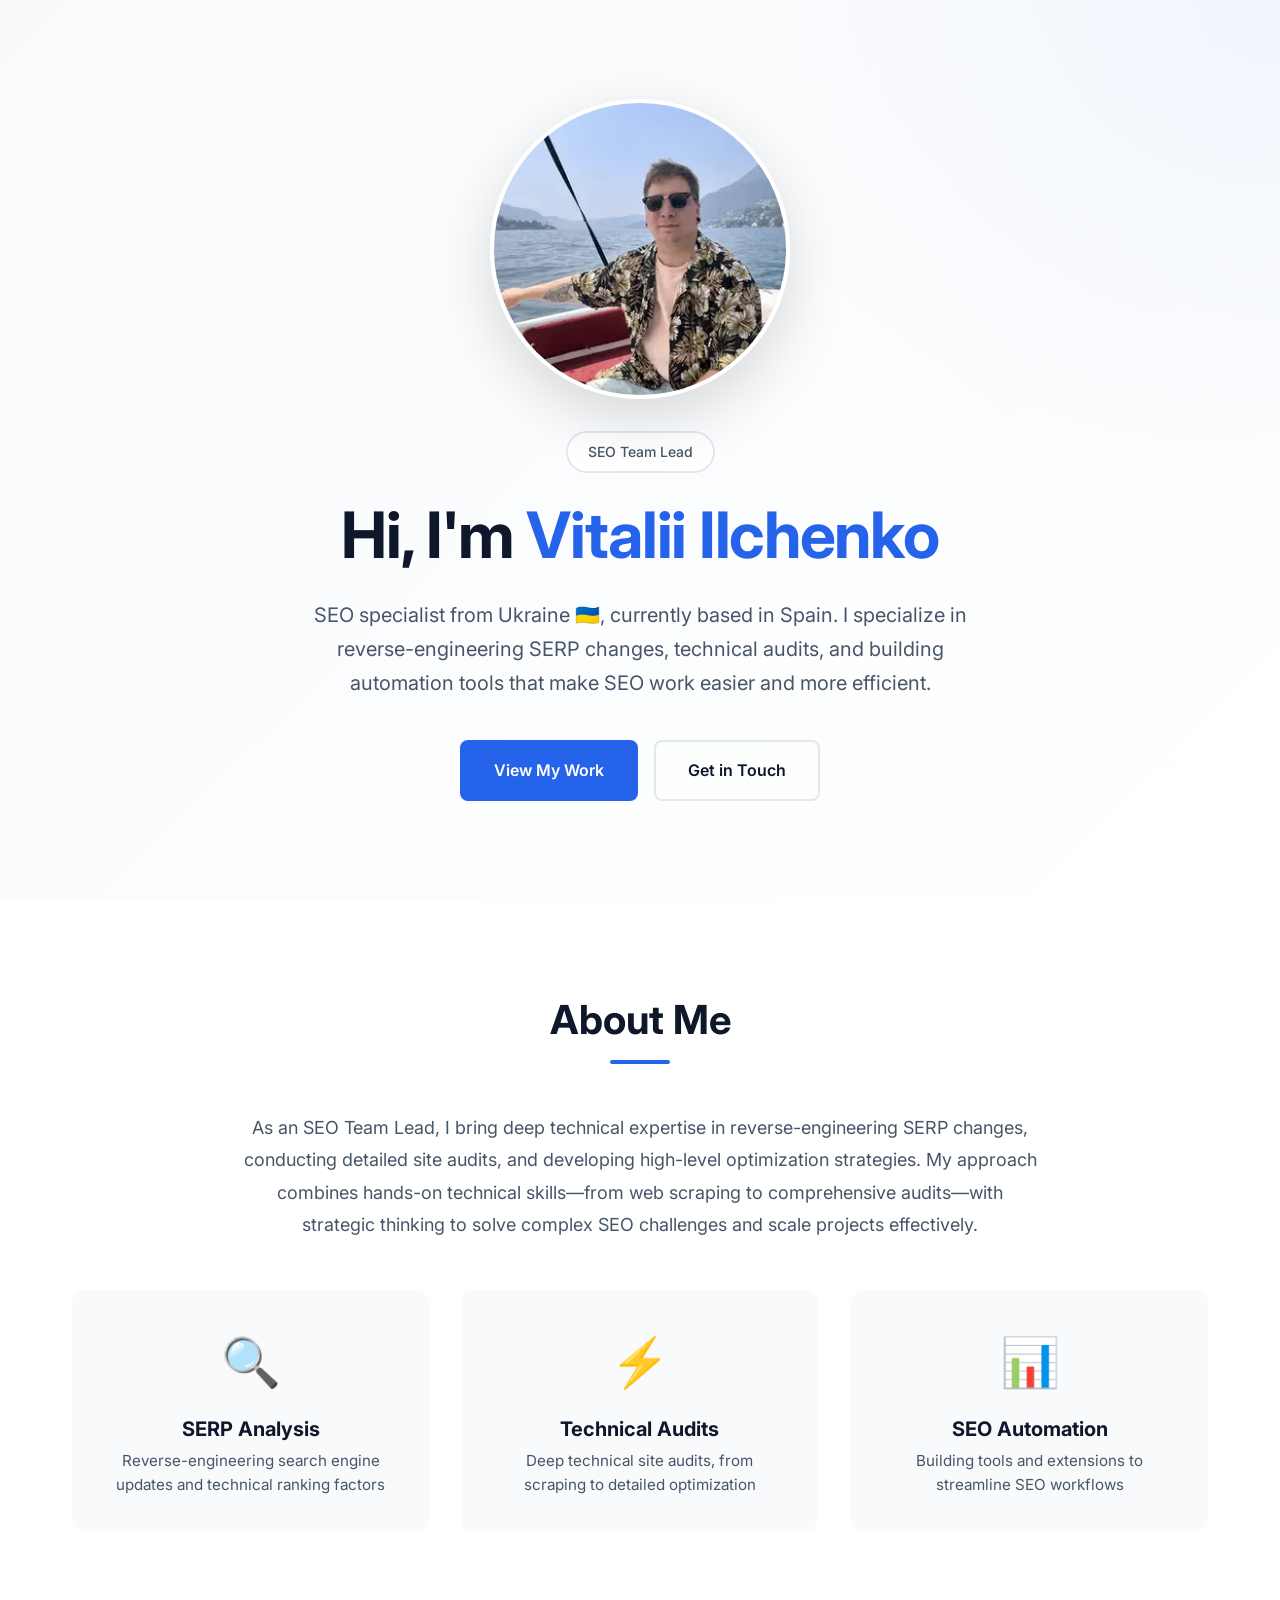
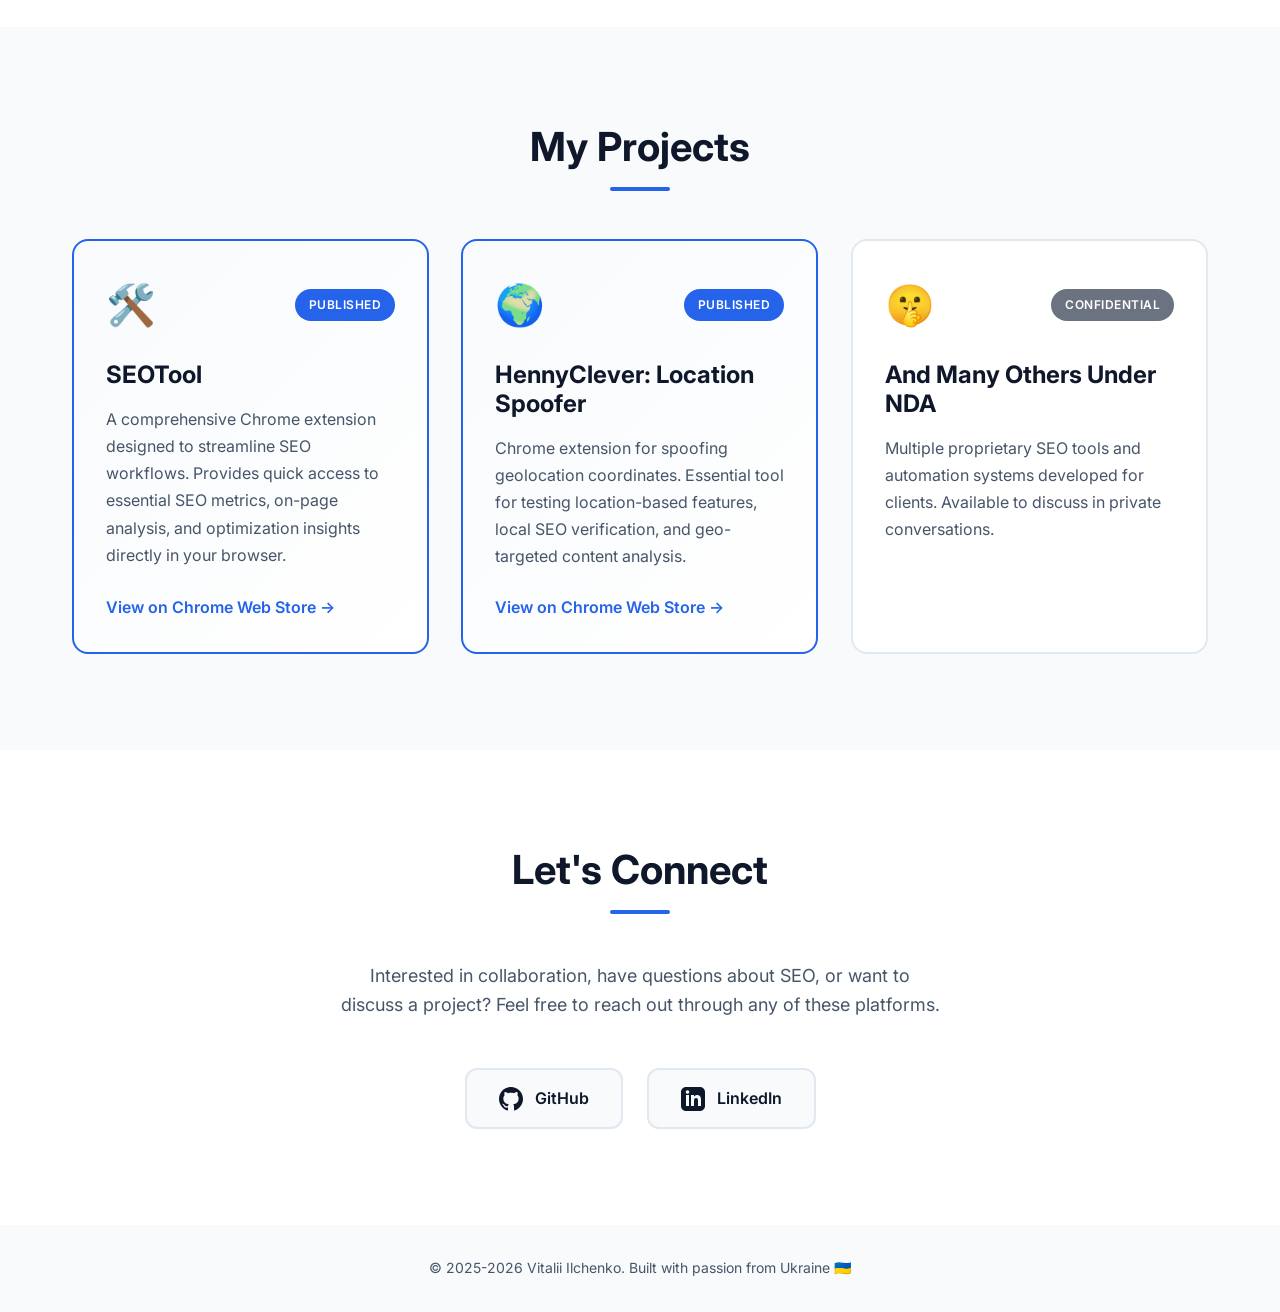
==== commit 1795c387: "perf: allow cloudflare web analytics in CSP, fix forced reflows, remove unused preconnect" ====
--- a/index.html
+++ b/index.html
@@ -664,12 +664,26 @@
 @keyframes spin {
     to { transform: rotate(360deg); }
 }
+
+/* ===============================================
+   Animations
+   =============================================== */
+
+.skill-item, .project-card, .github-project {
+    opacity: 0;
+    transform: translateY(20px);
+    transition: opacity 0.6s cubic-bezier(0.4, 0, 0.2, 1), transform 0.6s cubic-bezier(0.4, 0, 0.2, 1);
+    will-change: opacity, transform;
+}
+
+.skill-item.visible, .project-card.visible, .github-project.visible {
+    opacity: 1;
+    transform: translateY(0);
+}
     </style>
     <link rel="preconnect" href="https://fonts.googleapis.com">
     <link rel="preconnect" href="https://fonts.gstatic.com" crossorigin>
-    <link rel="preconnect" href="https://api.github.com" crossorigin>
-    <link href="https://fonts.googleapis.com/css2?family=Inter:wght@300;400;500;600;700&display=swap" rel="stylesheet" media="print" onload="this.media='all'">
-    <noscript><link href="https://fonts.googleapis.com/css2?family=Inter:wght@300;400;500;600;700&display=swap" rel="stylesheet"></noscript>
+    <link href="https://fonts.googleapis.com/css2?family=Inter:wght@300;400;500;600;700&display=swap" rel="stylesheet">
 
     <!-- Structured Data -->
     <script type="application/ld+json">
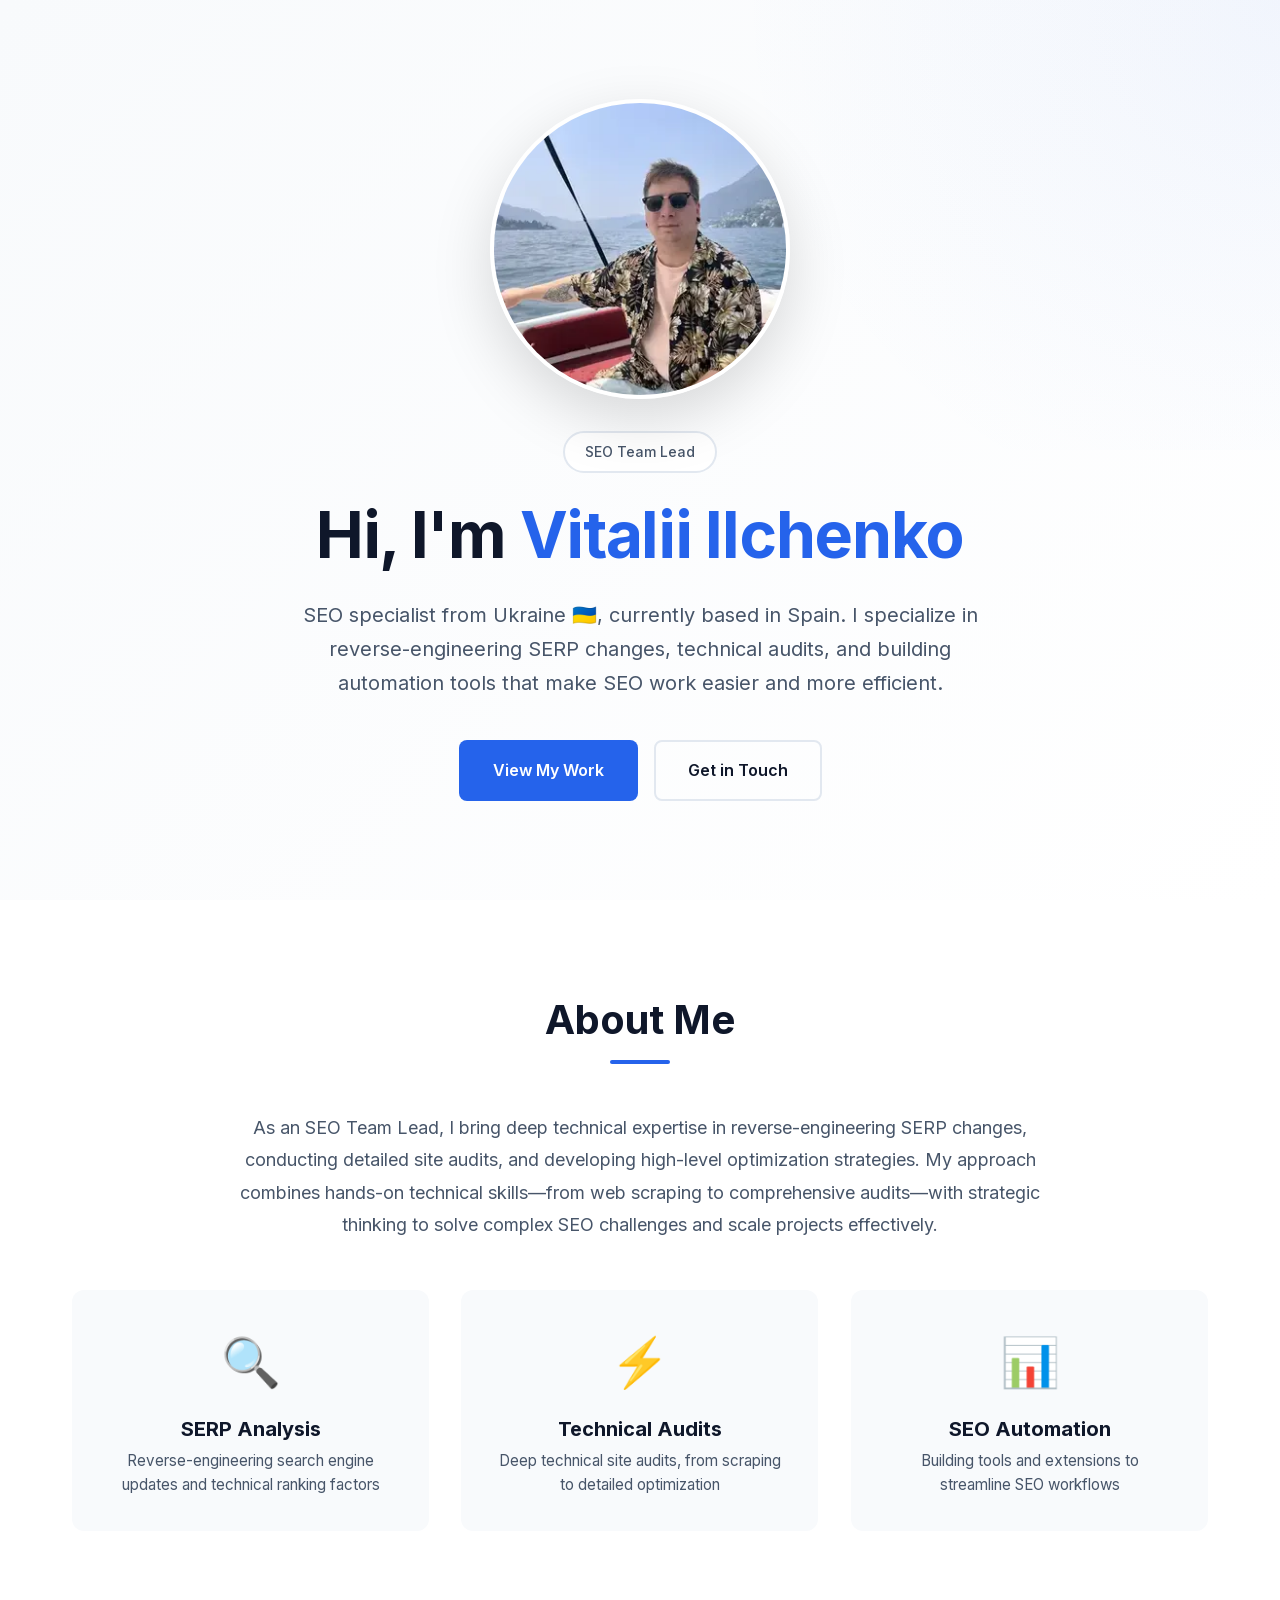
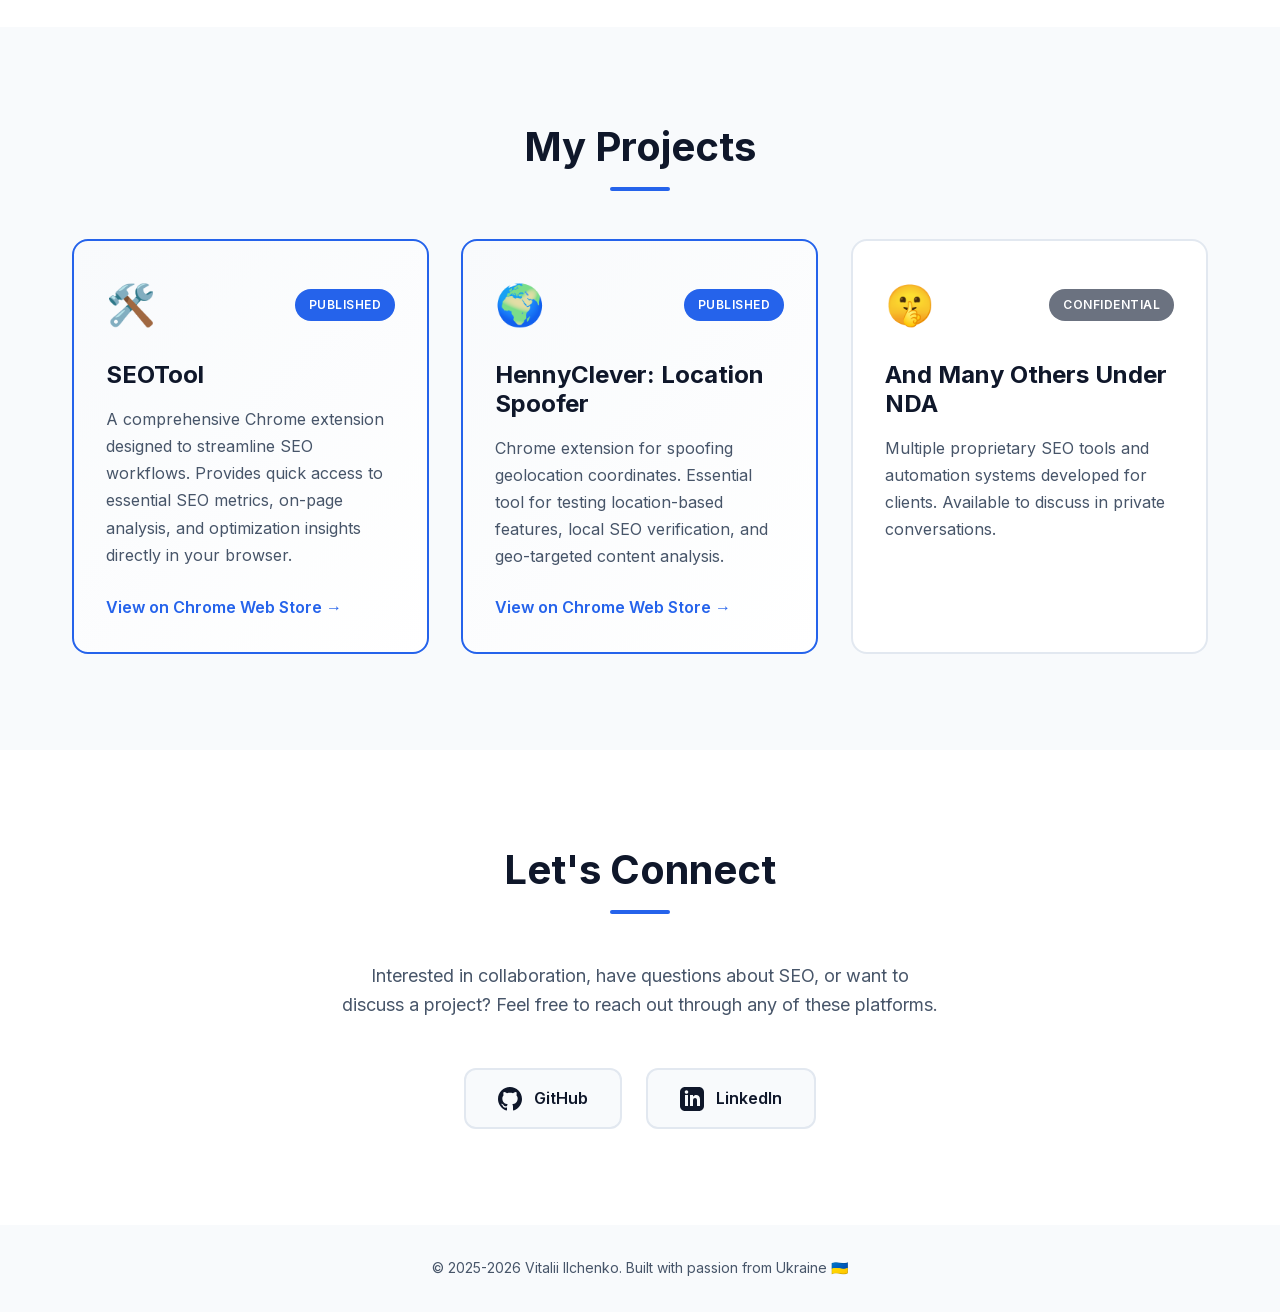
==== commit 852d79b0: "perf: host Inter font locally to eliminate render-blocking CDN stylesheet" ====
--- a/index.html
+++ b/index.html
@@ -680,10 +680,29 @@
     opacity: 1;
     transform: translateY(0);
 }
+
+/* ===============================================
+   Local Fonts (Inter)
+   =============================================== */
+
+@font-face {
+  font-family: 'Inter';
+  font-style: normal;
+  font-weight: 300 700;
+  font-display: swap;
+  src: url('/fonts/inter-cyrillic.woff2') format('woff2');
+  unicode-range: U+0301, U+0400-045F, U+0490-0491, U+04B0-04B1, U+2116;
+}
+
+@font-face {
+  font-family: 'Inter';
+  font-style: normal;
+  font-weight: 300 700;
+  font-display: swap;
+  src: url('/fonts/inter-latin.woff2') format('woff2');
+  unicode-range: U+0000-00FF, U+0131, U+0152-0153, U+02BB-02BC, U+02C6, U+02DA, U+02DC, U+0304, U+0308, U+0329, U+2000-206F, U+20AC, U+2122, U+2191, U+2193, U+2212, U+2215, U+FEFF, U+FFFD;
+}
     </style>
-    <link rel="preconnect" href="https://fonts.googleapis.com">
-    <link rel="preconnect" href="https://fonts.gstatic.com" crossorigin>
-    <link href="https://fonts.googleapis.com/css2?family=Inter:wght@300;400;500;600;700&display=swap" rel="stylesheet">
 
     <!-- Structured Data -->
     <script type="application/ld+json">
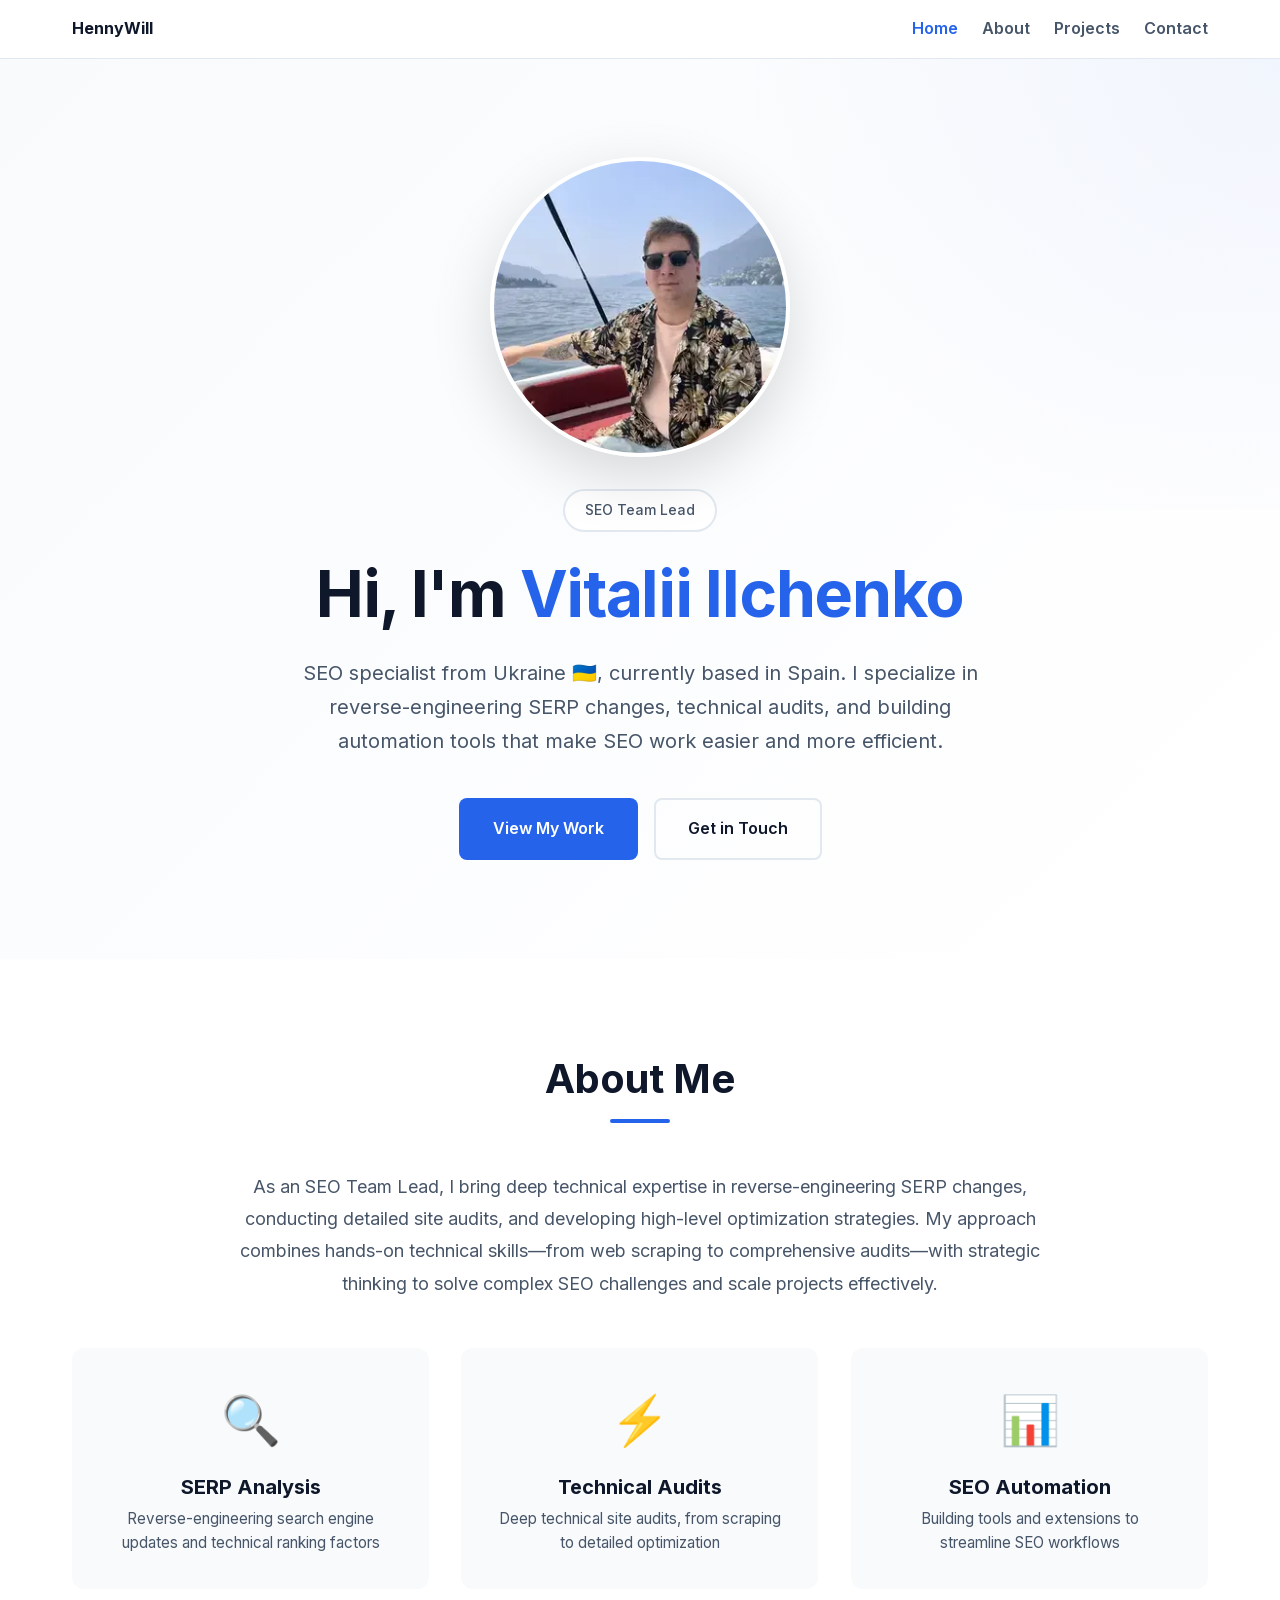
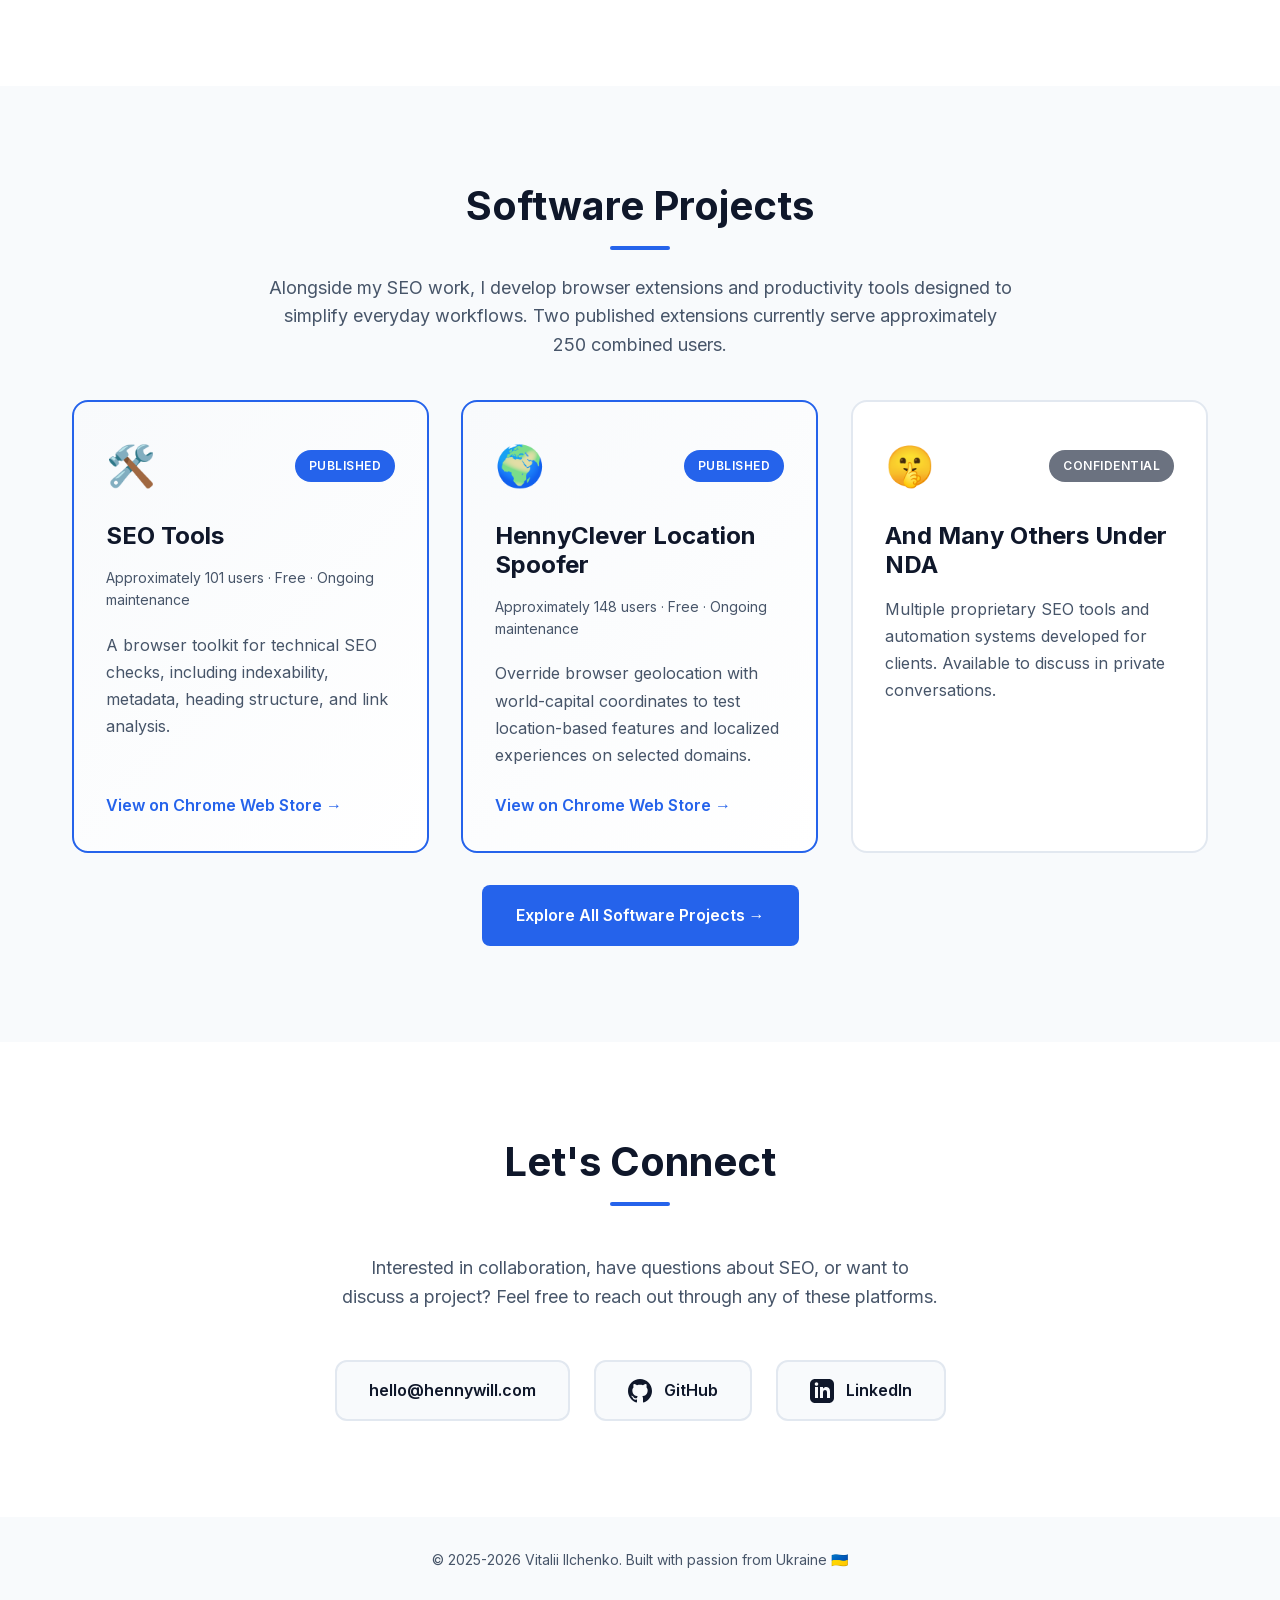
==== commit e292e78e: "Showcase independent software projects and improve portfolio SEO" ====
--- a/index.html
+++ b/index.html
@@ -11,698 +11,21 @@
     <meta property="og:title" content="Vitalii Ilchenko - SEO Team Lead">
     <meta property="og:description" content="SEO specialist from Ukraine specializing in SERP analysis, technical audits, and automation tools.">
     <meta property="og:type" content="website">
-    <meta property="og:url" content="https://hennywill.com">
+    <meta property="og:url" content="https://hennywill.com/">
     <meta property="og:image" content="https://hennywill.com/profile.webp">
 
+    <meta name="twitter:card" content="summary_large_image">
+    <meta name="twitter:title" content="Vitalii Ilchenko - SEO Team Lead">
+    <meta name="twitter:description" content="SEO specialist and independent developer building browser extensions and productivity tools.">
+    <meta name="twitter:image" content="https://hennywill.com/profile.webp">
+    <meta property="og:image:alt" content="Vitalii Ilchenko, SEO specialist and independent developer">
     <title>Vitalii Ilchenko - SEO Specialist from Ukraine</title>
 
     <link rel="icon" type="image/svg+xml" href="favicon.svg">
     <link rel="manifest" href="manifest.json">
     <meta name="theme-color" content="#2563eb">
-    <style>
-/* ===============================================
-   Reset & Base Styles
-   =============================================== */
-
-* {
-    margin: 0;
-    padding: 0;
-    box-sizing: border-box;
-}
-
-:root {
-    /* Colors */
-    --primary: #2563eb;
-    --primary-dark: #1d4ed8;
-    --secondary: #64748b;
-    --text-primary: #0f172a;
-    --text-secondary: #475569;
-    --background: #ffffff;
-    --background-secondary: #f8fafc;
-    --border: #e2e8f0;
-    --accent: #3b82f6;
-
-    /* Spacing */
-    --container-width: 1200px;
-    --section-padding: 6rem 2rem;
-
-    /* Transitions */
-    --transition: all 0.3s cubic-bezier(0.4, 0, 0.2, 1);
-}
-
-html {
-    scroll-behavior: smooth;
-}
-
-body {
-    font-family: 'Inter', -apple-system, BlinkMacSystemFont, 'Segoe UI', Roboto, sans-serif;
-    color: var(--text-primary);
-    background: var(--background);
-    line-height: 1.6;
-    -webkit-font-smoothing: antialiased;
-    -moz-osx-font-smoothing: grayscale;
-}
-
-.container {
-    max-width: var(--container-width);
-    margin: 0 auto;
-    padding: 0 2rem;
-}
-
-/* ===============================================
-   Typography
-   =============================================== */
-
-h1, h2, h3 {
-    font-weight: 700;
-    line-height: 1.2;
-    color: var(--text-primary);
-}
-
-.section-title {
-    font-size: 2.5rem;
-    text-align: center;
-    margin-bottom: 3rem;
-    position: relative;
-}
-
-.section-title::after {
-    content: '';
-    display: block;
-    width: 60px;
-    height: 4px;
-    background: var(--primary);
-    margin: 1rem auto 0;
-    border-radius: 2px;
-}
-
-/* ===============================================
-   Hero Section
-   =============================================== */
-
-.hero {
-    min-height: 100vh;
-    display: flex;
-    align-items: center;
-    justify-content: center;
-    background: linear-gradient(135deg, #f8fafc 0%, #ffffff 100%);
-    position: relative;
-    overflow: hidden;
-}
-
-.hero::before {
-    content: '';
-    position: absolute;
-    top: -50%;
-    right: -50%;
-    width: 100%;
-    height: 100%;
-    background: radial-gradient(circle, rgba(37, 99, 235, 0.05) 0%, transparent 70%);
-    animation: float 20s ease-in-out infinite;
-}
-
-@keyframes float {
-    0%, 100% { transform: translate(0, 0); }
-    50% { transform: translate(-20px, 20px); }
-}
-
-.hero-content {
-    text-align: center;
-    position: relative;
-    z-index: 1;
-    animation: fadeInUp 1s ease-out;
-}
-
-.profile-photo {
-    margin: 0 auto 2rem;
-    width: 300px;
-    height: 300px;
-    position: relative;
-}
-
-.profile-photo img {
-    width: 100%;
-    height: 100%;
-    border-radius: 50%;
-    object-fit: cover;
-    border: 4px solid var(--background);
-    box-shadow: 0 20px 60px rgba(0, 0, 0, 0.15);
-    transition: var(--transition);
-}
-
-.profile-photo::before {
-    content: '';
-    position: absolute;
-    inset: -8px;
-    border-radius: 50%;
-    background: linear-gradient(135deg, var(--primary) 0%, var(--accent) 100%);
-    z-index: -1;
-    opacity: 0;
-    transition: var(--transition);
-}
-
-.profile-photo:hover::before {
-    opacity: 1;
-}
-
-.profile-photo:hover img {
-    transform: scale(1.02);
-    box-shadow: 0 25px 70px rgba(37, 99, 235, 0.2);
-}
-
-@keyframes fadeInUp {
-    from {
-        opacity: 0;
-        transform: translateY(30px);
-    }
-    to {
-        opacity: 1;
-        transform: translateY(0);
-    }
-}
-
-.hero-badge {
-    display: inline-block;
-    padding: 0.5rem 1.25rem;
-    background: var(--background);
-    border: 2px solid var(--border);
-    border-radius: 50px;
-    font-size: 0.875rem;
-    font-weight: 500;
-    color: var(--text-secondary);
-    margin-bottom: 1.5rem;
-    transition: var(--transition);
-}
-
-.hero-badge:hover {
-    border-color: var(--primary);
-    color: var(--primary);
-}
-
-.hero-title {
-    font-size: clamp(2.5rem, 5vw, 4rem);
-    margin-bottom: 1.5rem;
-    letter-spacing: -0.02em;
-}
-
-.highlight {
-    color: var(--primary);
-    position: relative;
-}
-
-.hero-description {
-    font-size: 1.25rem;
-    color: var(--text-secondary);
-    max-width: 700px;
-    margin: 0 auto 2.5rem;
-    line-height: 1.7;
-}
-
-/* ===============================================
-   Buttons
-   =============================================== */
-
-.hero-cta {
-    display: flex;
-    gap: 1rem;
-    justify-content: center;
-    flex-wrap: wrap;
-}
-
-.btn {
-    padding: 1rem 2rem;
-    font-size: 1rem;
-    font-weight: 600;
-    text-decoration: none;
-    border-radius: 8px;
-    transition: var(--transition);
-    display: inline-block;
-    cursor: pointer;
-    border: 2px solid transparent;
-}
-
-.btn-primary {
-    background: var(--primary);
-    color: white;
-}
-
-.btn-primary:hover {
-    background: var(--primary-dark);
-    transform: translateY(-2px);
-    box-shadow: 0 10px 25px rgba(37, 99, 235, 0.2);
-}
-
-.btn-secondary {
-    background: transparent;
-    color: var(--text-primary);
-    border-color: var(--border);
-}
-
-.btn-secondary:hover {
-    border-color: var(--primary);
-    color: var(--primary);
-    transform: translateY(-2px);
-}
-
-/* ===============================================
-   About Section
-   =============================================== */
-
-.about {
-    padding: var(--section-padding);
-    background: var(--background);
-}
-
-.about-text {
-    font-size: 1.125rem;
-    color: var(--text-secondary);
-    text-align: center;
-    max-width: 800px;
-    margin: 0 auto 3rem;
-    line-height: 1.8;
-}
-
-.skills {
-    display: grid;
-    grid-template-columns: repeat(auto-fit, minmax(280px, 1fr));
-    gap: 2rem;
-    margin-top: 3rem;
-}
-
-.skill-item {
-    padding: 2rem;
-    background: var(--background-secondary);
-    border-radius: 12px;
-    text-align: center;
-    transition: var(--transition);
-    border: 2px solid transparent;
-}
-
-.skill-item:hover {
-    transform: translateY(-5px);
-    border-color: var(--primary);
-    box-shadow: 0 10px 30px rgba(0, 0, 0, 0.08);
-}
-
-.skill-icon {
-    font-size: 3rem;
-    margin-bottom: 1rem;
-}
-
-.skill-item h3 {
-    font-size: 1.25rem;
-    margin-bottom: 0.5rem;
-    color: var(--text-primary);
-}
-
-.skill-item p {
-    color: var(--text-secondary);
-    font-size: 0.95rem;
-}
-
-/* ===============================================
-   Projects Section
-   =============================================== */
-
-.projects {
-    padding: var(--section-padding);
-    background: var(--background-secondary);
-}
-
-.projects-grid {
-    display: grid;
-    grid-template-columns: repeat(auto-fit, minmax(300px, 1fr));
-    gap: 2rem;
-}
-
-.project-card {
-    background: var(--background);
-    border-radius: 16px;
-    padding: 2rem;
-    border: 2px solid var(--border);
-    transition: var(--transition);
-    display: flex;
-    flex-direction: column;
-}
-
-.project-card:hover {
-    transform: translateY(-5px);
-    box-shadow: 0 20px 40px rgba(0, 0, 0, 0.1);
-    border-color: var(--primary);
-}
-
-.project-card.featured {
-    grid-column: span 1;
-    background: linear-gradient(135deg, #f8fafc 0%, #ffffff 100%);
-    border-color: var(--primary);
-}
-
-.project-header {
-    display: flex;
-    justify-content: space-between;
-    align-items: center;
-    margin-bottom: 1.5rem;
-}
-
-.project-icon {
-    font-size: 2.5rem;
-}
-
-.project-status {
-    padding: 0.375rem 0.875rem;
-    background: var(--primary);
-    color: white;
-    border-radius: 20px;
-    font-size: 0.75rem;
-    font-weight: 600;
-    text-transform: uppercase;
-    letter-spacing: 0.5px;
-}
-
-.project-status.upcoming {
-    background: var(--secondary);
-}
-
-.project-status.confidential {
-    background: #6b7280;
-}
-
-.project-title {
-    font-size: 1.5rem;
-    margin-bottom: 1rem;
-    color: var(--text-primary);
-}
-
-.project-description {
-    color: var(--text-secondary);
-    margin-bottom: 1.5rem;
-    flex-grow: 1;
-    line-height: 1.7;
-}
-
-.project-links {
-    margin-top: auto;
-}
-
-.project-link {
-    color: var(--primary);
-    text-decoration: none;
-    font-weight: 600;
-    display: inline-flex;
-    align-items: center;
-    gap: 0.5rem;
-    transition: var(--transition);
-}
-
-.project-link:hover {
-    gap: 0.75rem;
-    color: var(--primary-dark);
-}
-
-/* GitHub Projects */
-#github-projects {
-    display: contents;
-}
-
-.github-project {
-    background: var(--background);
-    border-radius: 16px;
-    padding: 2rem;
-    border: 2px solid var(--border);
-    transition: var(--transition);
-}
-
-.github-project:hover {
-    transform: translateY(-5px);
-    box-shadow: 0 20px 40px rgba(0, 0, 0, 0.1);
-    border-color: var(--primary);
-}
-
-.github-project h3 {
-    font-size: 1.25rem;
-    margin-bottom: 0.75rem;
-    color: var(--text-primary);
-}
-
-.github-project p {
-    color: var(--text-secondary);
-    margin-bottom: 1rem;
-    line-height: 1.6;
-}
-
-.github-stats {
-    display: flex;
-    gap: 1rem;
-    font-size: 0.875rem;
-    color: var(--text-secondary);
-    margin-bottom: 1rem;
-}
-
-.github-stat {
-    display: flex;
-    align-items: center;
-    gap: 0.25rem;
-}
-
-.github-link {
-    color: var(--primary);
-    text-decoration: none;
-    font-weight: 600;
-    font-size: 0.875rem;
-    display: inline-flex;
-    align-items: center;
-    gap: 0.5rem;
-    transition: var(--transition);
-}
-
-.github-link:hover {
-    color: var(--primary-dark);
-}
-
-/* ===============================================
-   Contact Section
-   =============================================== */
-
-.contact {
-    padding: var(--section-padding);
-    background: var(--background);
-}
-
-.contact-description {
-    text-align: center;
-    font-size: 1.125rem;
-    color: var(--text-secondary);
-    max-width: 600px;
-    margin: 0 auto 3rem;
-}
-
-.social-links {
-    display: flex;
-    justify-content: center;
-    gap: 1.5rem;
-    flex-wrap: wrap;
-}
-
-.social-link {
-    display: flex;
-    align-items: center;
-    gap: 0.75rem;
-    padding: 1rem 2rem;
-    background: var(--background-secondary);
-    border: 2px solid var(--border);
-    border-radius: 12px;
-    text-decoration: none;
-    color: var(--text-primary);
-    font-weight: 600;
-    transition: var(--transition);
-}
-
-.social-link svg {
-    width: 24px;
-    height: 24px;
-}
-
-.social-link:hover {
-    transform: translateY(-3px);
-    box-shadow: 0 10px 25px rgba(0, 0, 0, 0.1);
-}
-
-.social-link.github:hover {
-    border-color: #333;
-    background: #333;
-    color: white;
-}
-
-.social-link.linkedin:hover {
-    border-color: #0077b5;
-    background: #0077b5;
-    color: white;
-}
-
-/* ===============================================
-   Footer
-   =============================================== */
-
-.footer {
-    padding: 2rem;
-    background: var(--background-secondary);
-    text-align: center;
-    color: var(--text-secondary);
-    font-size: 0.875rem;
-}
-
-/* ===============================================
-   Responsive Design
-   =============================================== */
-
-@media (max-width: 768px) {
-    :root {
-        --section-padding: 4rem 1.5rem;
-    }
-
-    .hero {
-        min-height: 90vh;
-    }
-
-    .profile-photo {
-        width: 200px;
-        height: 200px;
-        margin-bottom: 1.5rem;
-    }
-
-    .hero-title {
-        font-size: 2.5rem;
-    }
-
-    .hero-description {
-        font-size: 1.125rem;
-    }
-
-    .section-title {
-        font-size: 2rem;
-    }
-
-    .skills {
-        grid-template-columns: 1fr;
-    }
-
-    .projects-grid {
-        grid-template-columns: 1fr;
-    }
-
-    .project-card.featured {
-        grid-column: span 1;
-    }
-
-    .social-links {
-        flex-direction: column;
-        align-items: stretch;
-    }
-
-    .social-link {
-        justify-content: center;
-    }
-
-    .hero-cta {
-        flex-direction: column;
-        align-items: stretch;
-    }
-
-    .btn {
-        text-align: center;
-    }
-}
-
-@media (max-width: 480px) {
-    .container {
-        padding: 0 1rem;
-    }
-
-    .profile-photo {
-        width: 160px;
-        height: 160px;
-    }
-
-    .hero-title {
-        font-size: 2rem;
-    }
-
-    .hero-description {
-        font-size: 1rem;
-    }
-
-    .section-title {
-        font-size: 1.75rem;
-    }
-
-    .project-card,
-    .skill-item {
-        padding: 1.5rem;
-    }
-}
-
-/* ===============================================
-   Loading State
-   =============================================== */
-
-.loading {
-    display: flex;
-    justify-content: center;
-    align-items: center;
-    padding: 3rem;
-}
-
-.spinner {
-    width: 40px;
-    height: 40px;
-    border: 4px solid var(--border);
-    border-top-color: var(--primary);
-    border-radius: 50%;
-    animation: spin 1s linear infinite;
-}
-
-@keyframes spin {
-    to { transform: rotate(360deg); }
-}
-
-/* ===============================================
-   Animations
-   =============================================== */
-
-.skill-item, .project-card, .github-project {
-    opacity: 0;
-    transform: translateY(20px);
-    transition: opacity 0.6s cubic-bezier(0.4, 0, 0.2, 1), transform 0.6s cubic-bezier(0.4, 0, 0.2, 1);
-    will-change: opacity, transform;
-}
-
-.skill-item.visible, .project-card.visible, .github-project.visible {
-    opacity: 1;
-    transform: translateY(0);
-}
-
-/* ===============================================
-   Local Fonts (Inter)
-   =============================================== */
-
-@font-face {
-  font-family: 'Inter';
-  font-style: normal;
-  font-weight: 300 700;
-  font-display: swap;
-  src: url('/fonts/inter-cyrillic.woff2') format('woff2');
-  unicode-range: U+0301, U+0400-045F, U+0490-0491, U+04B0-04B1, U+2116;
-}
-
-@font-face {
-  font-family: 'Inter';
-  font-style: normal;
-  font-weight: 300 700;
-  font-display: swap;
-  src: url('/fonts/inter-latin.woff2') format('woff2');
-  unicode-range: U+0000-00FF, U+0131, U+0152-0153, U+02BB-02BC, U+02C6, U+02DA, U+02DC, U+0304, U+0308, U+0329, U+2000-206F, U+20AC, U+2122, U+2191, U+2193, U+2212, U+2215, U+FEFF, U+FFFD;
-}
-    </style>
+    <link rel="stylesheet" href="/styles.css?v=20261007">
+    <link rel="preload" href="/fonts/inter-latin.woff2" as="font" type="font/woff2" crossorigin>
 
     <!-- Structured Data -->
     <script type="application/ld+json">
@@ -718,10 +41,8 @@
         "@type": "Country",
         "name": "Ukraine"
       },
-      "worksFor": {
-        "@type": "Organization",
-        "name": "Self-Employed"
-      },
+      "@id": "https://hennywill.com/#person",
+      "email": "hello@hennywill.com",
       "sameAs": [
         "https://www.linkedin.com/in/hennywill/",
         "https://www.facebook.com/vetalya08",
@@ -761,6 +82,16 @@
     </script>
 </head>
 <body>
+    <a class="skip-link" href="#main-content">Skip to content</a>
+    <header class="site-header"><nav class="container site-nav" aria-label="Main navigation">
+        <a class="site-brand" href="/">HennyWill</a>
+        <div class="nav-links">
+            <a href="/" aria-current="page">Home</a>
+            <a href="/#about">About</a>
+            <a href="/projects/">Projects</a>
+            <a href="#contact">Contact</a>
+        </div>
+    </nav></header>
     <main id="main-content">
     <!-- Hero Section -->
     <section class="hero">
@@ -827,7 +158,8 @@
     <!-- Projects Section -->
     <section class="projects" id="projects">
         <div class="container">
-            <h2 class="section-title">My Projects</h2>
+            <h2 class="section-title">Software Projects</h2>
+            <p class="section-intro">Alongside my SEO work, I develop browser extensions and productivity tools designed to simplify everyday workflows. Two published extensions currently serve approximately 250 combined users.</p>
             <div class="projects-grid">
                 <!-- SEOTool Extension -->
                 <div class="project-card featured">
@@ -835,14 +167,14 @@
                         <div class="project-icon">🛠️</div>
                         <span class="project-status">Published</span>
                     </div>
-                    <h3 class="project-title">SEOTool</h3>
+                    <h3 class="project-title">SEO Tools</h3>
+                    <p class="product-meta">Approximately 101 users · Free · Ongoing maintenance</p>
                     <p class="project-description">
-                        A comprehensive Chrome extension designed to streamline SEO workflows.
-                        Provides quick access to essential SEO metrics, on-page analysis, and optimization insights
-                        directly in your browser.
+                        A browser toolkit for technical SEO checks, including indexability, metadata,
+                        heading structure, and link analysis.
                     </p>
                     <div class="project-links">
-                        <a href="https://chromewebstore.google.com/detail/seotool/lfomelekblohdlgabcmdojnilnlnaibj?authuser=0&hl=en"
+                        <a href="https://chromewebstore.google.com/detail/seo-tools/lfomelekblohdlgabcmdojnilnlnaibj"
                            target="_blank"
                            rel="noopener noreferrer"
                            class="project-link">
@@ -857,13 +189,14 @@
                         <div class="project-icon">🌍</div>
                         <span class="project-status">Published</span>
                     </div>
-                    <h3 class="project-title">HennyClever: Location Spoofer</h3>
+                    <h3 class="project-title">HennyClever Location Spoofer</h3>
+                    <p class="product-meta">Approximately 148 users · Free · Ongoing maintenance</p>
                     <p class="project-description">
-                        Chrome extension for spoofing geolocation coordinates. Essential tool for testing
-                        location-based features, local SEO verification, and geo-targeted content analysis.
+                        Override browser geolocation with world-capital coordinates to test
+                        location-based features and localized experiences on selected domains.
                     </p>
                     <div class="project-links">
-                        <a href="https://chromewebstore.google.com/detail/hennyclever-location-spoo/acbkhlmpdpeagpobocpiiohpgiggiocl?authuser=0&hl=en"
+                        <a href="https://chromewebstore.google.com/detail/hennyclever-location-spoo/acbkhlmpdpeagpobocpiiohpgiggiocl"
                            target="_blank"
                            rel="noopener noreferrer"
                            class="project-link">
@@ -890,6 +223,8 @@
                     <!-- Dynamically loaded from GitHub API -->
                 </div>
             </div>
+    <div class="section-action"><a href="/projects/" class="btn btn-primary">Explore All Software Projects →</a></div>
+
         </div>
     </section>
 
@@ -902,6 +237,7 @@
                 Feel free to reach out through any of these platforms.
             </p>
             <div class="social-links">
+                <a href="mailto:hello@hennywill.com" class="social-link">hello@hennywill.com</a>
                 <a href="https://github.com/HennyWill"
                    target="_blank"
                    rel="noopener noreferrer"
--- a/styles.css
+++ b/styles.css
@@ -0,0 +1,724 @@
+/* ===============================================
+   Reset & Base Styles
+   =============================================== */
+
+* {
+    margin: 0;
+    padding: 0;
+    box-sizing: border-box;
+}
+
+:root {
+    /* Colors */
+    --primary: #2563eb;
+    --primary-dark: #1d4ed8;
+    --secondary: #64748b;
+    --text-primary: #0f172a;
+    --text-secondary: #475569;
+    --background: #ffffff;
+    --background-secondary: #f8fafc;
+    --border: #e2e8f0;
+    --accent: #3b82f6;
+
+    /* Spacing */
+    --container-width: 1200px;
+    --section-padding: 6rem 2rem;
+
+    /* Transitions */
+    --transition: all 0.3s cubic-bezier(0.4, 0, 0.2, 1);
+}
+
+html {
+    scroll-behavior: smooth;
+}
+
+body {
+    font-family: 'Inter', -apple-system, BlinkMacSystemFont, 'Segoe UI', Roboto, sans-serif;
+    color: var(--text-primary);
+    background: var(--background);
+    line-height: 1.6;
+    -webkit-font-smoothing: antialiased;
+    -moz-osx-font-smoothing: grayscale;
+}
+
+.container {
+    max-width: var(--container-width);
+    margin: 0 auto;
+    padding: 0 2rem;
+}
+
+/* ===============================================
+   Typography
+   =============================================== */
+
+h1, h2, h3 {
+    font-weight: 700;
+    line-height: 1.2;
+    color: var(--text-primary);
+}
+
+.section-title {
+    font-size: 2.5rem;
+    text-align: center;
+    margin-bottom: 3rem;
+    position: relative;
+}
+
+.section-title::after {
+    content: '';
+    display: block;
+    width: 60px;
+    height: 4px;
+    background: var(--primary);
+    margin: 1rem auto 0;
+    border-radius: 2px;
+}
+
+/* ===============================================
+   Hero Section
+   =============================================== */
+
+.hero {
+    min-height: 100vh;
+    display: flex;
+    align-items: center;
+    justify-content: center;
+    background: linear-gradient(135deg, #f8fafc 0%, #ffffff 100%);
+    position: relative;
+    overflow: hidden;
+}
+
+.hero::before {
+    content: '';
+    position: absolute;
+    top: -50%;
+    right: -50%;
+    width: 100%;
+    height: 100%;
+    background: radial-gradient(circle, rgba(37, 99, 235, 0.05) 0%, transparent 70%);
+    animation: float 20s ease-in-out infinite;
+}
+
+@keyframes float {
+    0%, 100% { transform: translate(0, 0); }
+    50% { transform: translate(-20px, 20px); }
+}
+
+.hero-content {
+    text-align: center;
+    position: relative;
+    z-index: 1;
+    animation: fadeInUp 1s ease-out;
+}
+
+.profile-photo {
+    margin: 0 auto 2rem;
+    width: 300px;
+    height: 300px;
+    position: relative;
+}
+
+.profile-photo img {
+    width: 100%;
+    height: 100%;
+    border-radius: 50%;
+    object-fit: cover;
+    border: 4px solid var(--background);
+    box-shadow: 0 20px 60px rgba(0, 0, 0, 0.15);
+    transition: var(--transition);
+}
+
+.profile-photo::before {
+    content: '';
+    position: absolute;
+    inset: -8px;
+    border-radius: 50%;
+    background: linear-gradient(135deg, var(--primary) 0%, var(--accent) 100%);
+    z-index: -1;
+    opacity: 0;
+    transition: var(--transition);
+}
+
+.profile-photo:hover::before {
+    opacity: 1;
+}
+
+.profile-photo:hover img {
+    transform: scale(1.02);
+    box-shadow: 0 25px 70px rgba(37, 99, 235, 0.2);
+}
+
+@keyframes fadeInUp {
+    from {
+        opacity: 0;
+        transform: translateY(30px);
+    }
+    to {
+        opacity: 1;
+        transform: translateY(0);
+    }
+}
+
+.hero-badge {
+    display: inline-block;
+    padding: 0.5rem 1.25rem;
+    background: var(--background);
+    border: 2px solid var(--border);
+    border-radius: 50px;
+    font-size: 0.875rem;
+    font-weight: 500;
+    color: var(--text-secondary);
+    margin-bottom: 1.5rem;
+    transition: var(--transition);
+}
+
+.hero-badge:hover {
+    border-color: var(--primary);
+    color: var(--primary);
+}
+
+.hero-title {
+    font-size: clamp(2.5rem, 5vw, 4rem);
+    margin-bottom: 1.5rem;
+    letter-spacing: -0.02em;
+}
+
+.highlight {
+    color: var(--primary);
+    position: relative;
+}
+
+.hero-description {
+    font-size: 1.25rem;
+    color: var(--text-secondary);
+    max-width: 700px;
+    margin: 0 auto 2.5rem;
+    line-height: 1.7;
+}
+
+/* ===============================================
+   Buttons
+   =============================================== */
+
+.hero-cta {
+    display: flex;
+    gap: 1rem;
+    justify-content: center;
+    flex-wrap: wrap;
+}
+
+.btn {
+    padding: 1rem 2rem;
+    font-size: 1rem;
+    font-weight: 600;
+    text-decoration: none;
+    border-radius: 8px;
+    transition: var(--transition);
+    display: inline-block;
+    cursor: pointer;
+    border: 2px solid transparent;
+}
+
+.btn-primary {
+    background: var(--primary);
+    color: white;
+}
+
+.btn-primary:hover {
+    background: var(--primary-dark);
+    transform: translateY(-2px);
+    box-shadow: 0 10px 25px rgba(37, 99, 235, 0.2);
+}
+
+.btn-secondary {
+    background: transparent;
+    color: var(--text-primary);
+    border-color: var(--border);
+}
+
+.btn-secondary:hover {
+    border-color: var(--primary);
+    color: var(--primary);
+    transform: translateY(-2px);
+}
+
+/* ===============================================
+   About Section
+   =============================================== */
+
+.about {
+    padding: var(--section-padding);
+    background: var(--background);
+}
+
+.about-text {
+    font-size: 1.125rem;
+    color: var(--text-secondary);
+    text-align: center;
+    max-width: 800px;
+    margin: 0 auto 3rem;
+    line-height: 1.8;
+}
+
+.skills {
+    display: grid;
+    grid-template-columns: repeat(auto-fit, minmax(280px, 1fr));
+    gap: 2rem;
+    margin-top: 3rem;
+}
+
+.skill-item {
+    padding: 2rem;
+    background: var(--background-secondary);
+    border-radius: 12px;
+    text-align: center;
+    transition: var(--transition);
+    border: 2px solid transparent;
+}
+
+.skill-item:hover {
+    transform: translateY(-5px);
+    border-color: var(--primary);
+    box-shadow: 0 10px 30px rgba(0, 0, 0, 0.08);
+}
+
+.skill-icon {
+    font-size: 3rem;
+    margin-bottom: 1rem;
+}
+
+.skill-item h3 {
+    font-size: 1.25rem;
+    margin-bottom: 0.5rem;
+    color: var(--text-primary);
+}
+
+.skill-item p {
+    color: var(--text-secondary);
+    font-size: 0.95rem;
+}
+
+/* ===============================================
+   Projects Section
+   =============================================== */
+
+.projects {
+    padding: var(--section-padding);
+    background: var(--background-secondary);
+}
+
+.projects-grid {
+    display: grid;
+    grid-template-columns: repeat(auto-fit, minmax(300px, 1fr));
+    gap: 2rem;
+}
+
+.project-card {
+    background: var(--background);
+    border-radius: 16px;
+    padding: 2rem;
+    border: 2px solid var(--border);
+    transition: var(--transition);
+    display: flex;
+    flex-direction: column;
+}
+
+.project-card:hover {
+    transform: translateY(-5px);
+    box-shadow: 0 20px 40px rgba(0, 0, 0, 0.1);
+    border-color: var(--primary);
+}
+
+.project-card.featured {
+    grid-column: span 1;
+    background: linear-gradient(135deg, #f8fafc 0%, #ffffff 100%);
+    border-color: var(--primary);
+}
+
+.project-header {
+    display: flex;
+    justify-content: space-between;
+    align-items: center;
+    margin-bottom: 1.5rem;
+}
+
+.project-icon {
+    font-size: 2.5rem;
+}
+
+.project-status {
+    padding: 0.375rem 0.875rem;
+    background: var(--primary);
+    color: white;
+    border-radius: 20px;
+    font-size: 0.75rem;
+    font-weight: 600;
+    text-transform: uppercase;
+    letter-spacing: 0.5px;
+}
+
+.project-status.upcoming {
+    background: var(--secondary);
+}
+
+.project-status.confidential {
+    background: #6b7280;
+}
+
+.project-title {
+    font-size: 1.5rem;
+    margin-bottom: 1rem;
+    color: var(--text-primary);
+}
+
+.project-description {
+    color: var(--text-secondary);
+    margin-bottom: 1.5rem;
+    flex-grow: 1;
+    line-height: 1.7;
+}
+
+.project-links {
+    margin-top: auto;
+}
+
+.project-link {
+    color: var(--primary);
+    text-decoration: none;
+    font-weight: 600;
+    display: inline-flex;
+    align-items: center;
+    gap: 0.5rem;
+    transition: var(--transition);
+}
+
+.project-link:hover {
+    gap: 0.75rem;
+    color: var(--primary-dark);
+}
+
+/* GitHub Projects */
+#github-projects {
+    display: contents;
+}
+
+.github-project {
+    background: var(--background);
+    border-radius: 16px;
+    padding: 2rem;
+    border: 2px solid var(--border);
+    transition: var(--transition);
+}
+
+.github-project:hover {
+    transform: translateY(-5px);
+    box-shadow: 0 20px 40px rgba(0, 0, 0, 0.1);
+    border-color: var(--primary);
+}
+
+.github-project h3 {
+    font-size: 1.25rem;
+    margin-bottom: 0.75rem;
+    color: var(--text-primary);
+}
+
+.github-project p {
+    color: var(--text-secondary);
+    margin-bottom: 1rem;
+    line-height: 1.6;
+}
+
+.github-stats {
+    display: flex;
+    gap: 1rem;
+    font-size: 0.875rem;
+    color: var(--text-secondary);
+    margin-bottom: 1rem;
+}
+
+.github-stat {
+    display: flex;
+    align-items: center;
+    gap: 0.25rem;
+}
+
+.github-link {
+    color: var(--primary);
+    text-decoration: none;
+    font-weight: 600;
+    font-size: 0.875rem;
+    display: inline-flex;
+    align-items: center;
+    gap: 0.5rem;
+    transition: var(--transition);
+}
+
+.github-link:hover {
+    color: var(--primary-dark);
+}
+
+/* ===============================================
+   Contact Section
+   =============================================== */
+
+.contact {
+    padding: var(--section-padding);
+    background: var(--background);
+}
+
+.contact-description {
+    text-align: center;
+    font-size: 1.125rem;
+    color: var(--text-secondary);
+    max-width: 600px;
+    margin: 0 auto 3rem;
+}
+
+.social-links {
+    display: flex;
+    justify-content: center;
+    gap: 1.5rem;
+    flex-wrap: wrap;
+}
+
+.social-link {
+    display: flex;
+    align-items: center;
+    gap: 0.75rem;
+    padding: 1rem 2rem;
+    background: var(--background-secondary);
+    border: 2px solid var(--border);
+    border-radius: 12px;
+    text-decoration: none;
+    color: var(--text-primary);
+    font-weight: 600;
+    transition: var(--transition);
+}
+
+.social-link svg {
+    width: 24px;
+    height: 24px;
+}
+
+.social-link:hover {
+    transform: translateY(-3px);
+    box-shadow: 0 10px 25px rgba(0, 0, 0, 0.1);
+}
+
+.social-link.github:hover {
+    border-color: #333;
+    background: #333;
+    color: white;
+}
+
+.social-link.linkedin:hover {
+    border-color: #0077b5;
+    background: #0077b5;
+    color: white;
+}
+
+/* ===============================================
+   Footer
+   =============================================== */
+
+.footer {
+    padding: 2rem;
+    background: var(--background-secondary);
+    text-align: center;
+    color: var(--text-secondary);
+    font-size: 0.875rem;
+}
+
+/* ===============================================
+   Responsive Design
+   =============================================== */
+
+@media (max-width: 768px) {
+    :root {
+        --section-padding: 4rem 1.5rem;
+    }
+
+    .hero {
+        min-height: 90vh;
+    }
+
+    .profile-photo {
+        width: 200px;
+        height: 200px;
+        margin-bottom: 1.5rem;
+    }
+
+    .hero-title {
+        font-size: 2.5rem;
+    }
+
+    .hero-description {
+        font-size: 1.125rem;
+    }
+
+    .section-title {
+        font-size: 2rem;
+    }
+
+    .skills {
+        grid-template-columns: 1fr;
+    }
+
+    .projects-grid {
+        grid-template-columns: 1fr;
+    }
+
+    .project-card.featured {
+        grid-column: span 1;
+    }
+
+    .social-links {
+        flex-direction: column;
+        align-items: stretch;
+    }
+
+    .social-link {
+        justify-content: center;
+    }
+
+    .hero-cta {
+        flex-direction: column;
+        align-items: stretch;
+    }
+
+    .btn {
+        text-align: center;
+    }
+}
+
+@media (max-width: 480px) {
+    .container {
+        padding: 0 1rem;
+    }
+
+    .profile-photo {
+        width: 160px;
+        height: 160px;
+    }
+
+    .hero-title {
+        font-size: 2rem;
+    }
+
+    .hero-description {
+        font-size: 1rem;
+    }
+
+    .section-title {
+        font-size: 1.75rem;
+    }
+
+    .project-card,
+    .skill-item {
+        padding: 1.5rem;
+    }
+}
+
+/* ===============================================
+   Loading State
+   =============================================== */
+
+.loading {
+    display: flex;
+    justify-content: center;
+    align-items: center;
+    padding: 3rem;
+}
+
+.spinner {
+    width: 40px;
+    height: 40px;
+    border: 4px solid var(--border);
+    border-top-color: var(--primary);
+    border-radius: 50%;
+    animation: spin 1s linear infinite;
+}
+
+@keyframes spin {
+    to { transform: rotate(360deg); }
+}
+
+/* ===============================================
+   Animations
+   =============================================== */
+
+.skill-item, .project-card, .github-project {
+    opacity: 1;
+    transform: none;
+    transition: opacity 0.6s cubic-bezier(0.4, 0, 0.2, 1), transform 0.6s cubic-bezier(0.4, 0, 0.2, 1);
+    will-change: opacity, transform;
+}
+
+.skill-item.visible, .project-card.visible, .github-project.visible {
+    opacity: 1;
+    transform: translateY(0);
+}
+
+/* ===============================================
+   Local Fonts (Inter)
+   =============================================== */
+
+@font-face {
+  font-family: 'Inter';
+  font-style: normal;
+  font-weight: 300 700;
+  font-display: swap;
+  src: url('/fonts/inter-cyrillic.woff2') format('woff2');
+  unicode-range: U+0301, U+0400-045F, U+0490-0491, U+04B0-04B1, U+2116;
+}
+
+@font-face {
+  font-family: 'Inter';
+  font-style: normal;
+  font-weight: 300 700;
+  font-display: swap;
+  src: url('/fonts/inter-latin.woff2') format('woff2');
+  unicode-range: U+0000-00FF, U+0131, U+0152-0153, U+02BB-02BC, U+02C6, U+02DA, U+02DC, U+0304, U+0308, U+0329, U+2000-206F, U+20AC, U+2122, U+2191, U+2193, U+2212, U+2215, U+FEFF, U+FFFD;
+}
+
+/* Shared navigation and software project content */
+.site-header { border-bottom: 1px solid var(--border); background: var(--background); }
+.site-nav { display: flex; align-items: center; justify-content: space-between; gap: 1.5rem; padding-top: 1rem; padding-bottom: 1rem; }
+.site-brand { font-weight: 700; color: var(--text-primary); text-decoration: none; }
+.nav-links { display: flex; gap: 1.5rem; flex-wrap: wrap; }
+.nav-links a { color: var(--text-secondary); text-decoration: none; font-weight: 600; }
+.nav-links a:hover, .nav-links a[aria-current="page"] { color: var(--primary); }
+a:focus-visible { outline: 3px solid var(--primary); outline-offset: 5px; border-radius: 4px; }
+.skip-link { position: absolute; top: -100px; left: 1rem; z-index: 10; padding: 1rem; background: white; color: var(--primary); }
+.skip-link:focus { top: 1rem; }
+.section-intro { max-width: 750px; margin: -1.5rem auto 2.5rem; text-align: center; color: var(--text-secondary); font-size: 1.125rem; }
+.section-action { text-align: center; margin-top: 2rem; }
+.product-meta { color: var(--text-secondary); font-size: .875rem; margin-bottom: 1.25rem; }
+.product-features { padding-left: 1.25rem; margin-bottom: 1.5rem; color: var(--text-secondary); }
+.product-features li + li { margin-top: .5rem; }
+.projects-hero { padding: 5rem 0 4rem; background: var(--background-secondary); }
+.projects-hero h1 { font-size: clamp(2rem, 5vw, 3.5rem); letter-spacing: -.02em; max-width: 900px; margin-bottom: 1.5rem; }
+.projects-hero .subtitle { font-size: 1.25rem; color: var(--primary-dark); margin-bottom: 1.5rem; }
+.projects-hero .intro { max-width: 760px; color: var(--text-secondary); }
+.projects-hero .intro p + p { margin-top: 1rem; }
+.projects-page .projects-grid { grid-template-columns: repeat(2, minmax(0, 1fr)); }
+.reading-column { max-width: 800px; }
+.reading-column h2 { text-align: left; }
+.reading-column h2::after { margin-left: 0; }
+.reading-column p, .roadmap-list { color: var(--text-secondary); font-size: 1.125rem; }
+.reading-column p + p { margin-top: 1rem; }
+.roadmap-list { padding-left: 1.25rem; }
+.roadmap-list li + li { margin-top: .75rem; }
+@media (max-width: 600px) {
+ .site-nav { flex-direction: column; gap: .75rem; }
+ .nav-links { justify-content: center; gap: 1rem; font-size: .875rem; }
+ .container { padding-left: 1rem; padding-right: 1rem; }
+ .projects-page .projects-grid { grid-template-columns: 1fr; }
+ .projects-hero { padding: 3rem 0; }
+ .project-header { gap: .5rem; }
+ .btn { max-width: 100%; overflow-wrap: anywhere; }
+}
+@media (prefers-reduced-motion: reduce) {
+ html { scroll-behavior: auto; }
+ *, *::before, *::after { animation: none !important; transition: none !important; }
+}
